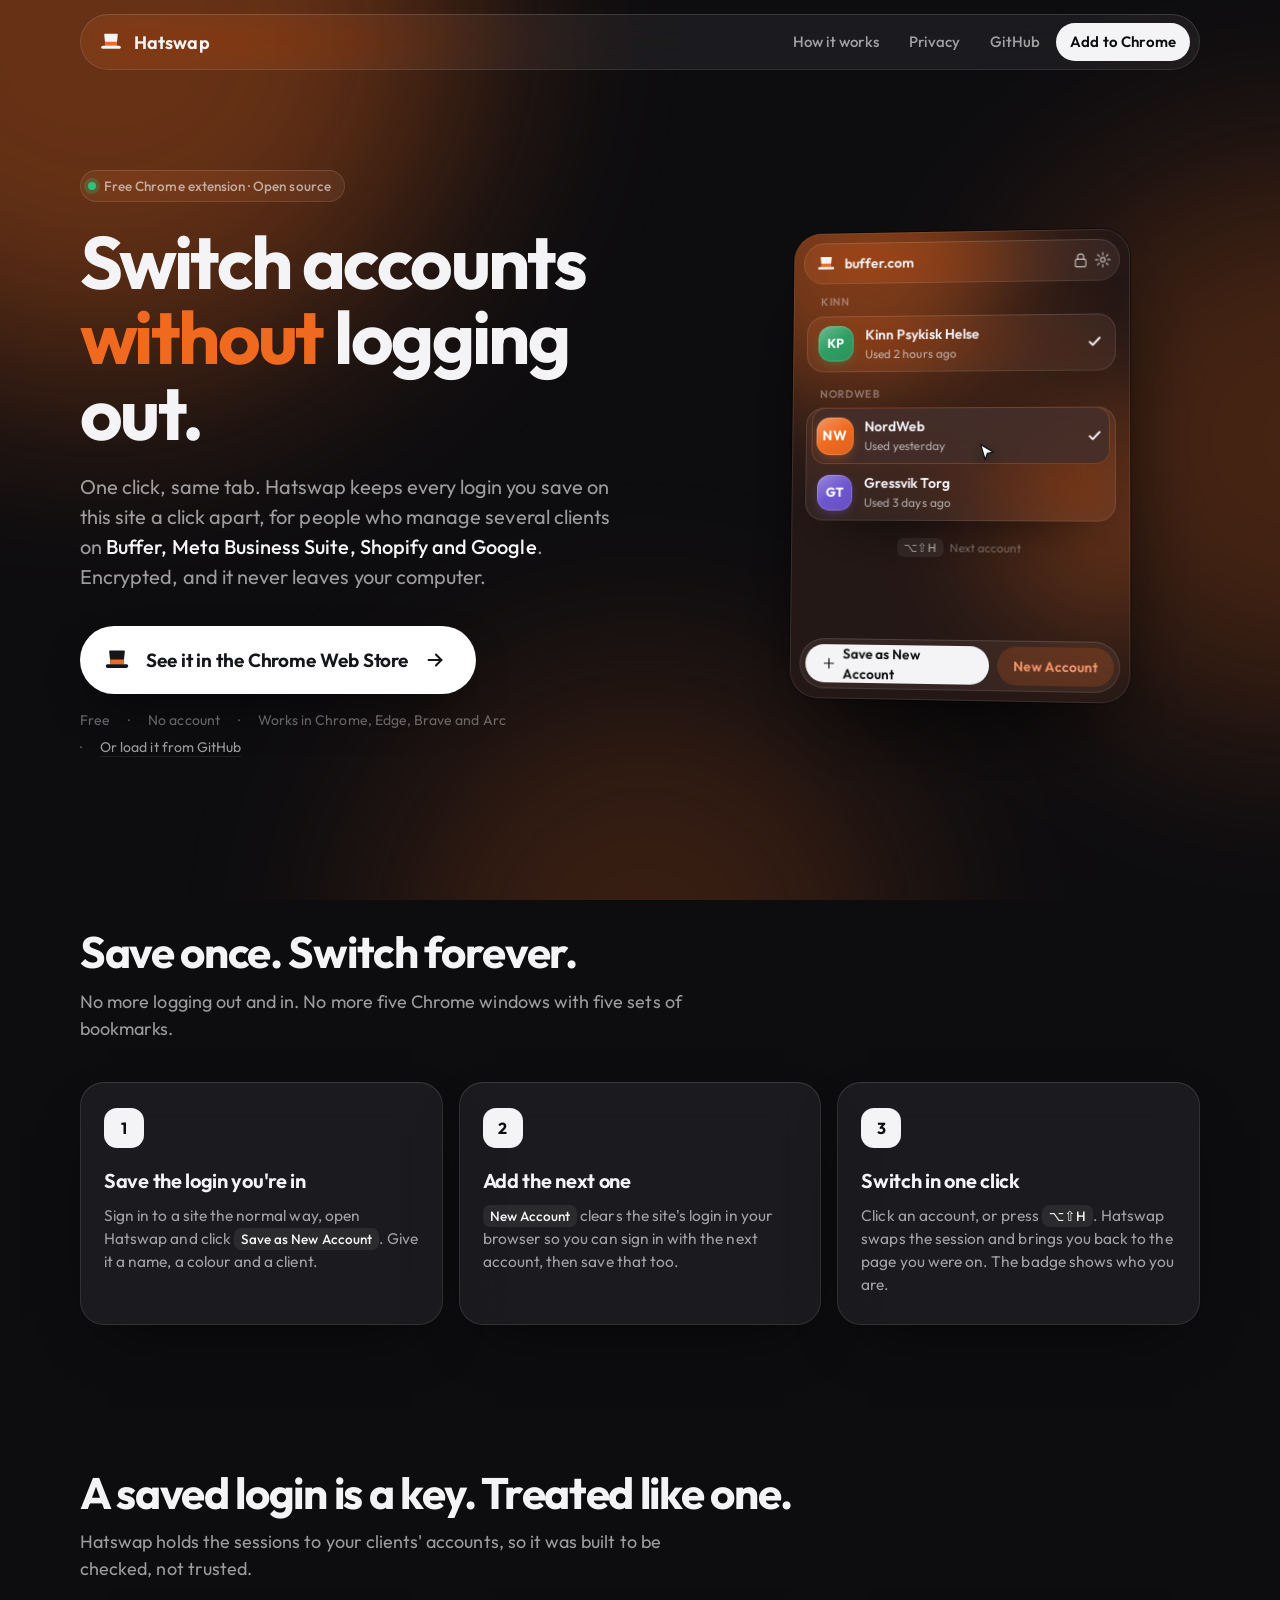
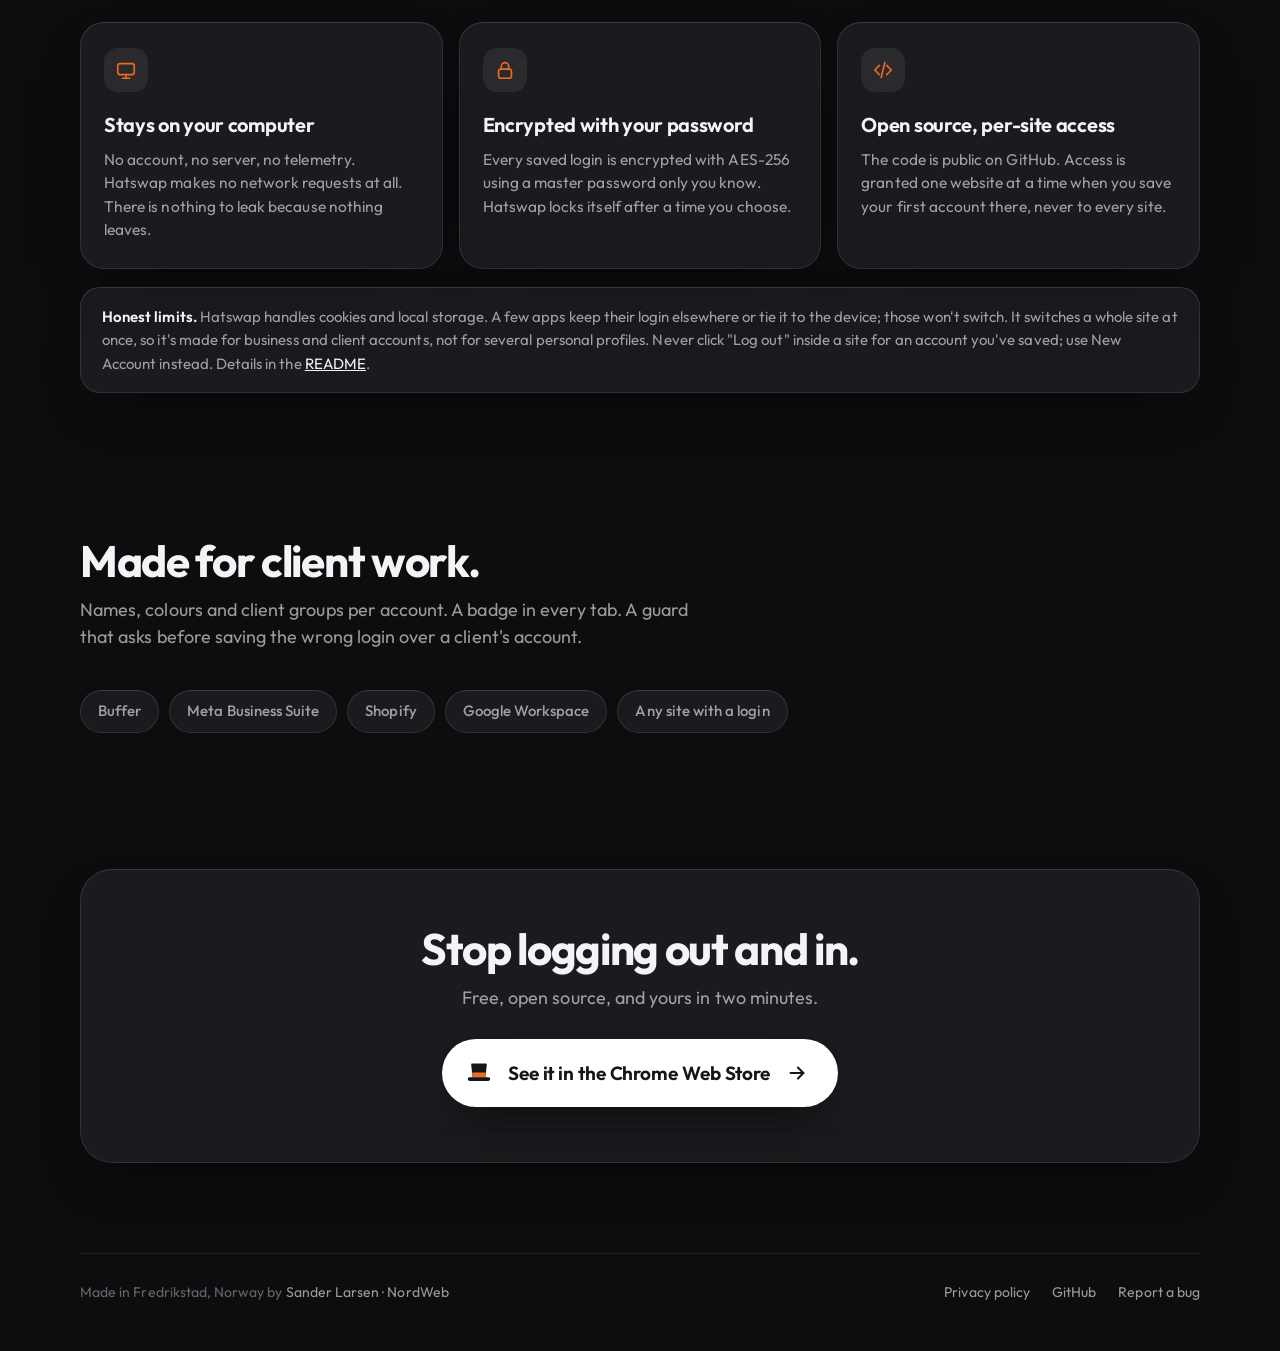
==== index.html @ 02c229de "Hatswap 1.5.0: Chrome extension, homepage and tests Manifest V3 account switcher: encrypted local-on" ====
<!doctype html>
<html lang="en">
<head>
  <meta charset="utf-8">
  <meta name="viewport" content="width=device-width, initial-scale=1">
  <title>Hatswap – Switch accounts without logging out</title>
  <meta name="description" content="Hatswap is a free, open-source Chrome extension that switches between your accounts on the same website in one click. Every saved login is encrypted and never leaves your computer.">
  <meta property="og:title" content="Hatswap – Switch accounts without logging out">
  <meta property="og:description" content="One click, same tab. Encrypted, local-only, open source. Free Chrome extension for people who manage several clients.">
  <meta property="og:type" content="website">
  <meta property="og:image" content="icon128.png">
  <meta name="theme-color" content="#0d0d10">
  <link rel="icon" href="icon32.png" sizes="32x32">
  <link rel="apple-touch-icon" href="icon128.png">
  <style>
    @font-face {
      font-family: "Outfit";
      src: url("fonts/outfit.woff2") format("woff2-variations");
      font-weight: 100 900;
      font-display: swap;
    }

    :root {
      --coral: #ff5a3c;
      --wash: var(--coral);
      --bg: #0d0d10;
      --ink: #f4f3f6;
      --ink-2: rgb(244 243 246 / 0.62);
      --ink-3: rgb(244 243 246 / 0.38);
      --glass: rgb(255 255 255 / 0.06);
      --glass-strong: rgb(30 30 36 / 0.8);
      --glass-edge: rgb(255 255 255 / 0.1);
      --hairline: rgb(255 255 255 / 0.08);
      --field: rgb(255 255 255 / 0.07);
      --ok: #2ec27e;
      --font: "Outfit", ui-sans-serif, system-ui, -apple-system, sans-serif;
      --ease-out: cubic-bezier(0.23, 1, 0.32, 1);
      --spring: linear(0, 0.0251, 0.0893, 0.1782, 0.2805, 0.3873, 0.4923, 0.5911, 0.6806, 0.7595, 0.8269, 0.883, 0.9285, 0.9641, 0.9912, 1.0108, 1.0242, 1.0326, 1.037, 1.0384, 1.0376, 1.0352, 1.0318, 1.0279, 1.0238, 1.0197, 1.0159, 1.0125, 1.0094, 1.0068, 1.0046, 1.0028, 1.0015, 1.0004, 0.9996, 0.9991, 0.9988, 0.9986, 0.9985, 0.9986, 1);
      --spring-bouncy: linear(0, 0.0323, 0.1183, 0.2403, 0.3801, 0.5222, 0.6557, 0.7735, 0.8716, 0.9484, 1.0041, 1.0403, 1.0594, 1.0644, 1.0585, 1.0449, 1.0265, 1.006, 0.9856, 0.9671, 0.9517, 0.9402, 0.9329, 0.9298, 0.9304, 0.9343, 0.9407, 0.9489, 0.958, 0.9674, 0.9765, 0.9847, 0.9917, 0.9972, 1.0011, 1.0035, 1.0046, 1.0046, 1.0038, 1.0025, 1);
    }

    * { box-sizing: border-box; }
    html { scroll-behavior: smooth; }
    body {
      margin: 0;
      min-height: 100vh;
      font: 400 17px/1.5 var(--font);
      letter-spacing: 0.003em;
      -webkit-font-smoothing: antialiased;
      background: var(--bg);
      color: var(--ink);
      overflow-x: hidden;
    }
    h1, h2, h3, p { margin: 0; }
    a { color: inherit; }
    .i { width: 20px; height: 20px; flex: none; fill: none; stroke: currentColor; stroke-width: 1.8; stroke-linecap: round; stroke-linejoin: round; }
    :focus-visible { outline: 2.5px solid color-mix(in oklab, var(--wash) 60%, #fff); outline-offset: 3px; }

    /* The wash: the page's colour follows the account that is active in the demo. */
    .wash { position: fixed; inset: 0; z-index: 0; overflow: hidden; pointer-events: none; }
    .blob {
      position: absolute;
      border-radius: 50%;
      background: var(--wash);
      opacity: 0.4;
      filter: blur(110px);
      transition: background-color 1200ms ease;
      animation: drift 32s ease-in-out infinite alternate;
    }
    .blob.a { width: 720px; height: 720px; top: -340px; left: -260px; }
    .blob.b { width: 560px; height: 560px; top: 160px; right: -300px; opacity: 0.26; animation-duration: 38s; animation-delay: -12s; }
    .blob.c { width: 520px; height: 520px; bottom: -300px; left: 30%; opacity: 0.2; animation-duration: 29s; animation-delay: -20s; }
    @keyframes drift { from { transform: translate(0, 0) scale(1); } to { transform: translate(60px, 50px) scale(1.12); } }

    .page { position: relative; z-index: 1; }
    .wrap { width: min(1120px, 100% - 32px); margin: 0 auto; }

    /* Glass */
    .glass {
      background: var(--glass);
      box-shadow: inset 0 0 0 1px var(--glass-edge), 0 1px 0 rgb(255 255 255 / 0.04) inset, 0 24px 60px -30px rgb(0 0 0 / 0.8);
      backdrop-filter: blur(22px) saturate(1.5);
      -webkit-backdrop-filter: blur(22px) saturate(1.5);
    }

    /* Nav */
    .nav { position: sticky; top: 14px; z-index: 5; }
    .nav .bar { display: flex; align-items: center; gap: 20px; height: 56px; padding: 0 10px 0 18px; border-radius: 999px; }
    .brand { display: flex; align-items: center; gap: 10px; font-weight: 650; font-size: 18px; text-decoration: none; letter-spacing: 0.005em; }
    .nav-links { margin-left: auto; display: flex; gap: 2px; }
    .nav-links a { padding: 8px 14px; border-radius: 999px; color: var(--ink-2); text-decoration: none; font-size: 15px; font-weight: 500; transition: background-color 180ms ease, color 180ms ease; }
    .nav-links a:hover { background: var(--field); color: var(--ink); }
    .nav-links a.pill-btn { background: var(--ink); color: var(--bg); font-weight: 600; }
    .nav-links a.pill-btn:hover { background: #fff; }

    /* Hat mark (same drawing as the popup) */
    .mark { --band: var(--coral); display: grid; flex: none; color: var(--ink); }
    .hat { width: 26px; height: 26px; transform-origin: 50% 78%; }
    /* currentColor, so the hat takes its colour from wherever it sits (dark on the white button). */
    .hat-crown, .hat-brim { fill: currentColor; }
    .hat-band { fill: var(--band); transition: fill 400ms ease 120ms; }
    .mark.is-swapping .hat { animation: hat-swap 680ms var(--ease-out); }
    @keyframes hat-swap {
      0% { transform: none; }
      28% { transform: translateY(-5px) rotate(-16deg); }
      58% { transform: translateY(1.5px) rotate(5deg); }
      78% { transform: translateY(-0.5px) rotate(-1.5deg); }
      100% { transform: none; }
    }

    /* Hero */
    .hero { display: grid; grid-template-columns: 1.1fr 0.9fr; gap: 48px; align-items: center; padding: 72px 0 56px; min-height: calc(100vh - 100px); }
    .eyebrow { display: inline-flex; align-items: center; gap: 8px; padding: 6px 14px 6px 8px; border-radius: 999px; font-size: 13.5px; font-weight: 500; color: var(--ink-2); }
    .eyebrow .dot { width: 8px; height: 8px; border-radius: 50%; background: var(--ok); box-shadow: 0 0 0 4px color-mix(in oklab, var(--ok) 25%, transparent); }
    h1 { margin-top: 22px; font-size: clamp(42px, 6.2vw, 74px); line-height: 1.02; font-weight: 700; letter-spacing: -0.035em; }
    h1 em { font-style: normal; color: var(--wash); transition: color 1200ms ease; }
    .lede { margin-top: 22px; max-width: 540px; font-size: clamp(17px, 1.6vw, 20px); line-height: 1.5; color: var(--ink-2); }
    .lede strong { color: var(--ink); font-weight: 500; }

    .cta {
      display: inline-flex;
      align-items: center;
      gap: 14px;
      margin-top: 34px;
      height: 68px;
      padding: 0 30px 0 22px;
      border-radius: 999px;
      background: #fff;
      color: #15161a;
      text-decoration: none;
      font-size: 19px;
      font-weight: 650;
      letter-spacing: -0.005em;
      box-shadow: 0 0 0 0 color-mix(in oklab, var(--wash) 0%, transparent), 0 20px 50px -20px rgb(0 0 0 / 0.9);
      transition: transform 420ms var(--spring), box-shadow 400ms ease;
    }
    .cta .mark { --band: var(--wash); color: #15161a; }
    .cta .hat { width: 30px; height: 30px; }
    .cta .i { width: 22px; height: 22px; margin-left: 2px; stroke-width: 2.2; transition: transform 320ms var(--spring); }
    .cta:hover { transform: translateY(-2px); box-shadow: 0 0 0 6px color-mix(in oklab, var(--wash) 28%, transparent), 0 24px 60px -18px color-mix(in oklab, var(--wash) 60%, #000); }
    .cta:hover .i { transform: translateX(4px); }
    .cta:active { transform: scale(0.97); transition-duration: 60ms; }
    .cta-meta { margin-top: 16px; display: flex; flex-wrap: wrap; gap: 6px 18px; font-size: 14px; color: var(--ink-3); }
    .cta-meta span::before { content: "·"; margin-right: 18px; color: var(--ink-3); }
    .cta-meta span:first-child::before { content: none; margin: 0; }
    .cta-meta a { color: var(--ink-2); text-decoration: none; border-bottom: 1px solid var(--hairline); }
    .cta-meta a:hover { color: var(--ink); }

    /* The demo: a live mock of the popup */
    .demo { display: flex; justify-content: center; perspective: 1400px; }
    .popup {
      position: relative;
      width: 340px;
      height: 470px;
      overflow: hidden;
      border-radius: 28px;
      background: color-mix(in oklab, var(--bg) 88%, var(--wash) 12%);
      box-shadow: inset 0 0 0 1px var(--glass-edge), 0 40px 90px -30px rgb(0 0 0 / 0.95), 0 0 0 1px rgb(0 0 0 / 0.5);
      transform: rotateY(-6deg) rotateX(3deg);
      transition: background-color 1200ms ease, transform 700ms var(--ease-out);
      font-size: 13.5px;
    }
    .demo:hover .popup { transform: none; }
    .popup .blob { filter: blur(60px); }
    .popup .blob.a { width: 300px; height: 300px; top: -130px; left: -80px; opacity: 0.45; }
    .popup .blob.b { width: 240px; height: 240px; bottom: -120px; right: -100px; opacity: 0.3; }
    .popup-ui { position: absolute; inset: 0; display: flex; flex-direction: column; }
    .p-bar { position: absolute; left: 10px; right: 10px; top: 10px; z-index: 2; display: flex; align-items: center; gap: 8px; height: 42px; padding: 0 8px 0 12px; border-radius: 999px; }
    .p-bar .hat { width: 22px; height: 22px; }
    .p-bar .site { font-weight: 600; font-size: 14px; }
    .p-bar .icons { margin-left: auto; display: flex; gap: 4px; color: var(--ink-2); }
    .p-bar .icons .i { width: 18px; height: 18px; }
    .p-body { position: absolute; inset: 62px 0 70px; padding: 0 14px; overflow: hidden; }
    .p-section + .p-section { margin-top: 14px; }
    .p-head { padding: 0 14px 6px; font-size: 11px; font-weight: 600; letter-spacing: 0.06em; text-transform: uppercase; color: var(--ink-3); }
    .p-group { position: relative; list-style: none; margin: 0; padding: 0; border-radius: 18px; overflow: hidden; }
    .p-pill {
      position: absolute; left: 6px; right: 6px; top: 0; z-index: 0; border-radius: 14px;
      background: color-mix(in oklab, var(--wash) 16%, var(--glass-strong));
      box-shadow: inset 0 0 0 1px color-mix(in oklab, var(--wash) 30%, transparent);
      opacity: 0; pointer-events: none;
      transition: transform 560ms var(--spring), height 560ms var(--spring), opacity 200ms ease, background-color 700ms ease;
    }
    .p-row { position: relative; z-index: 1; display: flex; align-items: center; gap: 12px; padding: 9px 12px; }
    .p-row + .p-row::before { content: ""; position: absolute; top: 0; left: 62px; right: 14px; height: 1px; background: var(--hairline); transition: opacity 300ms ease; }
    .p-row.is-active::before, .p-row.is-active + .p-row::before { opacity: 0; }
    .avatar {
      display: grid; place-items: center; width: 36px; height: 36px; flex: none; border-radius: 13px;
      background-color: var(--c);
      background-image: linear-gradient(145deg, rgb(255 255 255 / 0.3), rgb(255 255 255 / 0) 50%, rgb(0 0 0 / 0.08));
      color: #fff; font-size: 13px; font-weight: 700; letter-spacing: 0.03em;
      box-shadow: inset 0 0 0 1px rgb(255 255 255 / 0.18), 0 4px 12px -4px color-mix(in oklab, var(--c) 60%, transparent);
      transition: transform 460ms var(--spring);
    }
    .p-row.is-active .avatar { transform: scale(1.06); }
    .p-text { display: flex; flex-direction: column; min-width: 0; flex: 1; }
    .p-name { font-weight: 600; font-size: 14px; }
    .p-sub { font-size: 12px; color: var(--ink-2); white-space: nowrap; overflow: hidden; text-overflow: ellipsis; }
    .p-check { width: 18px; height: 18px; stroke-width: 2.6; opacity: 0; transform: scale(0.4) rotate(-20deg); transition: opacity 140ms ease, transform 520ms var(--spring-bouncy); }
    .p-row.is-active .p-check { opacity: 1; transform: none; }
    .p-hint { margin-top: 18px; text-align: center; font-size: 12px; color: var(--ink-3); }
    .p-hint kbd { margin-right: 6px; padding: 2px 7px; border-radius: 7px; background: var(--field); color: var(--ink-2); font: 500 12px/1.5 var(--font); }
    .p-tool { position: absolute; left: 10px; right: 10px; bottom: 10px; z-index: 2; display: flex; gap: 8px; padding: 6px; border-radius: 999px; }
    .p-btn { display: inline-flex; align-items: center; justify-content: center; gap: 6px; height: 38px; padding: 0 16px; border-radius: 999px; font-size: 13.5px; font-weight: 600; }
    .p-btn.filled { flex: 1; background: var(--ink); color: var(--bg); }
    .p-btn.tinted { background: color-mix(in oklab, var(--wash) 18%, transparent); color: color-mix(in oklab, var(--wash) 70%, var(--ink)); transition: background-color 700ms ease, color 700ms ease; }
    .p-btn .i { width: 16px; height: 16px; }
    .cursor {
      position: absolute; z-index: 3; width: 22px; height: 22px; pointer-events: none;
      filter: drop-shadow(0 4px 8px rgb(0 0 0 / 0.5));
      transition: transform 900ms var(--ease-out), opacity 300ms ease;
      opacity: 0;
    }
    .cursor svg { width: 22px; height: 22px; }
    .cursor.is-pressing svg { transform: scale(0.85); }
    .cursor svg { transition: transform 120ms ease; }

    /* Sections */
    section.block { padding: 72px 0; }
    .section-title { font-size: clamp(30px, 3.6vw, 44px); font-weight: 700; letter-spacing: -0.03em; line-height: 1.08; }
    .section-lede { margin-top: 12px; max-width: 620px; font-size: 18px; color: var(--ink-2); }
    .steps { margin-top: 40px; display: grid; grid-template-columns: repeat(3, 1fr); gap: 16px; }
    .step { padding: 26px 24px 28px; border-radius: 24px; }
    .step .n { display: grid; place-items: center; width: 40px; height: 40px; border-radius: 13px; background: var(--ink); color: var(--bg); font-weight: 700; font-size: 16px; }
    .step h3 { margin-top: 18px; font-size: 20px; font-weight: 650; letter-spacing: -0.015em; }
    .step p { margin-top: 8px; color: var(--ink-2); font-size: 15.5px; line-height: 1.5; }
    .step code { padding: 2px 7px; border-radius: 7px; background: var(--field); color: var(--ink); font: 500 13.5px/1.5 var(--font); white-space: nowrap; }

    .cards { margin-top: 40px; display: grid; grid-template-columns: repeat(3, 1fr); gap: 16px; }
    .card { padding: 26px 24px 28px; border-radius: 24px; }
    .card .icon { display: grid; place-items: center; width: 44px; height: 44px; border-radius: 14px; background: var(--field); color: var(--wash); transition: color 1200ms ease; }
    .card .icon .i { width: 22px; height: 22px; }
    .card h3 { margin-top: 18px; font-size: 20px; font-weight: 650; letter-spacing: -0.015em; }
    .card p { margin-top: 8px; color: var(--ink-2); font-size: 15.5px; line-height: 1.5; }
    .honest { margin-top: 18px; padding: 18px 22px; border-radius: 20px; font-size: 15px; color: var(--ink-2); line-height: 1.55; }
    .honest strong { color: var(--ink); font-weight: 600; }
    .honest a { color: var(--ink); }

    .works { margin-top: 40px; display: flex; flex-wrap: wrap; gap: 10px; }
    .works span { padding: 10px 18px; border-radius: 999px; font-size: 15px; font-weight: 500; color: var(--ink-2); }

    .band { padding: 64px 0 90px; }
    .band .inner { padding: 56px 32px; border-radius: 32px; text-align: center; }
    .band h2 { font-size: clamp(30px, 3.6vw, 44px); font-weight: 700; letter-spacing: -0.03em; line-height: 1.08; }
    .band p { margin-top: 12px; color: var(--ink-2); font-size: 18px; }
    .band .cta { margin-top: 28px; }

    footer { padding: 0 0 48px; }
    footer .row { display: flex; flex-wrap: wrap; align-items: center; gap: 8px 22px; padding-top: 28px; border-top: 1px solid var(--hairline); font-size: 14px; color: var(--ink-3); }
    footer a { color: var(--ink-2); text-decoration: none; }
    footer a:hover { color: var(--ink); }
    footer .spacer { flex: 1; }

    @media (max-width: 900px) {
      .hero { grid-template-columns: 1fr; gap: 40px; padding: 48px 0 40px; min-height: 0; text-align: center; }
      .lede { margin-left: auto; margin-right: auto; }
      .cta-meta { justify-content: center; gap: 8px; }
      .cta-meta span::before { content: none; margin: 0; }
      .cta-meta span { padding: 6px 12px; border-radius: 999px; background: var(--field); }
      .steps, .cards { grid-template-columns: 1fr; }
      .popup { transform: none; }
      .nav-links a:not(.pill-btn) { display: none; }
    }
    @media (max-width: 420px) {
      .popup { width: 100%; max-width: 340px; }
      .cta { height: 60px; padding: 0 22px 0 18px; font-size: 17px; gap: 10px; }
      .cta .hat { width: 26px; height: 26px; }
    }
    @media (prefers-reduced-motion: reduce) {
      *, *::before, *::after { transition-duration: 1ms !important; animation-duration: 1ms !important; }
      .blob { animation: none; }
      html { scroll-behavior: auto; }
    }
  </style>
</head>
<body>
  <div class="wash" aria-hidden="true"><span class="blob a"></span><span class="blob b"></span><span class="blob c"></span></div>

  <svg width="0" height="0" style="position:absolute" aria-hidden="true">
    <symbol id="hat-symbol" viewBox="0 0 28 28">
      <path class="hat-crown" d="M7.6 5.2h12.8a.9.9 0 0 1 .9 1L20 18H8L6.7 6.2a.9.9 0 0 1 .9-1z"/>
      <path class="hat-band" d="M7.56 13.6h12.88L20 18H8z"/>
      <rect class="hat-brim" x="3.5" y="18" width="21" height="3.4" rx="1.7"/>
    </symbol>
    <symbol id="check" viewBox="0 0 24 24"><path d="m5.5 12.5 4 4L18.5 7"/></symbol>
  </svg>

  <div class="page">
    <header class="nav">
      <div class="wrap">
        <div class="bar glass">
          <a class="brand" href="#top" aria-label="Hatswap">
            <span class="mark" id="nav-mark"><svg class="hat" aria-hidden="true"><use href="#hat-symbol"/></svg></span>
            Hatswap
          </a>
          <nav class="nav-links" aria-label="Site">
            <a href="#how">How it works</a>
            <a href="#privacy">Privacy</a>
            <a href="https://github.com/bogoza65/hatswap" rel="noopener">GitHub</a>
            <a class="pill-btn" href="https://chromewebstore.google.com/search/hatswap" rel="noopener">Add to Chrome</a>
          </nav>
        </div>
      </div>
    </header>

    <main class="wrap" id="top">
      <section class="hero">
        <div class="hero-text">
          <span class="eyebrow glass"><span class="dot" aria-hidden="true"></span>Free Chrome extension · Open source</span>
          <h1>Switch accounts <em>without</em> logging out.</h1>
          <p class="lede">One click, same tab. Hatswap keeps every login you save on this site a click apart, for people who manage several clients on <strong>Buffer, Meta Business Suite, Shopify and Google</strong>. Encrypted, and it never leaves your computer.</p>
          <!-- Replace the href with the store detail URL once the listing is live. -->
          <a class="cta" id="cta" href="https://chromewebstore.google.com/search/hatswap" rel="noopener">
            <span class="mark"><svg class="hat" aria-hidden="true"><use href="#hat-symbol"/></svg></span>
            See it in the Chrome Web Store
            <svg class="i" viewBox="0 0 24 24" aria-hidden="true"><path d="M5 12h14"/><path d="m13 6 6 6-6 6"/></svg>
          </a>
          <p class="cta-meta">
            <span>Free</span>
            <span>No account</span>
            <span>Works in Chrome, Edge, Brave and Arc</span>
            <span><a href="https://github.com/bogoza65/hatswap/releases" rel="noopener">Or load it from GitHub</a></span>
          </p>
        </div>

        <div class="demo" aria-label="Animated demo of the Hatswap popup switching between three accounts">
          <div class="popup" id="popup">
            <span class="blob a" aria-hidden="true"></span><span class="blob b" aria-hidden="true"></span>
            <div class="popup-ui">
              <div class="p-bar glass">
                <span class="mark" id="popup-mark"><svg class="hat" aria-hidden="true"><use href="#hat-symbol"/></svg></span>
                <span class="site">buffer.com</span>
                <span class="icons" aria-hidden="true">
                  <svg class="i" viewBox="0 0 24 24"><rect x="5" y="11" width="14" height="10" rx="2.5"/><path d="M8 11V8a4 4 0 0 1 8 0v3"/></svg>
                  <svg class="i" viewBox="0 0 24 24"><circle cx="12" cy="12" r="3"/><path d="M12 2.5v3M12 18.5v3M2.5 12h3M18.5 12h3M5.3 5.3l2.1 2.1M16.6 16.6l2.1 2.1M5.3 18.7l2.1-2.1M16.6 7.4l2.1-2.1"/></svg>
                </span>
              </div>
              <div class="p-body" id="p-body">
                <div class="p-section">
                  <div class="p-head">Kinn</div>
                  <ul class="p-group glass"><li class="p-pill" aria-hidden="true"></li>
                    <li class="p-row" data-color="#2F9E64" data-name="Kinn Psykisk Helse"><span class="avatar" style="--c:#2F9E64">KP</span><span class="p-text"><span class="p-name">Kinn Psykisk Helse</span><span class="p-sub">Used 2 hours ago</span></span><svg class="i p-check" aria-hidden="true"><use href="#check"/></svg></li>
                  </ul>
                </div>
                <div class="p-section">
                  <div class="p-head">NordWeb</div>
                  <ul class="p-group glass"><li class="p-pill" aria-hidden="true"></li>
                    <li class="p-row" data-color="#EF6A1F" data-name="NordWeb"><span class="avatar" style="--c:#EF6A1F">NW</span><span class="p-text"><span class="p-name">NordWeb</span><span class="p-sub">Used yesterday</span></span><svg class="i p-check" aria-hidden="true"><use href="#check"/></svg></li>
                    <li class="p-row" data-color="#6E56CF" data-name="Gressvik Torg"><span class="avatar" style="--c:#6E56CF">GT</span><span class="p-text"><span class="p-name">Gressvik Torg</span><span class="p-sub">Used 3 days ago</span></span><svg class="i p-check" aria-hidden="true"><use href="#check"/></svg></li>
                  </ul>
                </div>
                <p class="p-hint"><kbd>⌥⇧H</kbd>Next account</p>
              </div>
              <div class="p-tool glass">
                <span class="p-btn filled"><svg class="i" viewBox="0 0 24 24" aria-hidden="true"><path d="M12 5v14M5 12h14"/></svg>Save as New Account</span>
                <span class="p-btn tinted">New Account</span>
              </div>
              <div class="cursor" id="cursor" aria-hidden="true">
                <svg viewBox="0 0 24 24"><path d="M5 3l14 8.5-6.5 1.5L10 20z" fill="#fff" stroke="#15161a" stroke-width="1.6" stroke-linejoin="round"/></svg>
              </div>
            </div>
          </div>
        </div>
      </section>

      <section class="block" id="how">
        <h2 class="section-title">Save once. Switch forever.</h2>
        <p class="section-lede">No more logging out and in. No more five Chrome windows with five sets of bookmarks.</p>
        <div class="steps">
          <div class="step glass">
            <span class="n">1</span>
            <h3>Save the login you're in</h3>
            <p>Sign in to a site the normal way, open Hatswap and click <code>Save as New Account</code>. Give it a name, a colour and a client.</p>
          </div>
          <div class="step glass">
            <span class="n">2</span>
            <h3>Add the next one</h3>
            <p><code>New Account</code> clears the site's login in your browser so you can sign in with the next account, then save that too.</p>
          </div>
          <div class="step glass">
            <span class="n">3</span>
            <h3>Switch in one click</h3>
            <p>Click an account, or press <code>⌥⇧H</code>. Hatswap swaps the session and brings you back to the page you were on. The badge shows who you are.</p>
          </div>
        </div>
      </section>

      <section class="block" id="privacy">
        <h2 class="section-title">A saved login is a key. Treated like one.</h2>
        <p class="section-lede">Hatswap holds the sessions to your clients' accounts, so it was built to be checked, not trusted.</p>
        <div class="cards">
          <div class="card glass">
            <span class="icon"><svg class="i" viewBox="0 0 24 24" aria-hidden="true"><rect x="3" y="5" width="18" height="12" rx="2.5"/><path d="M8 21h8M12 17v4"/></svg></span>
            <h3>Stays on your computer</h3>
            <p>No account, no server, no telemetry. Hatswap makes no network requests at all. There is nothing to leak because nothing leaves.</p>
          </div>
          <div class="card glass">
            <span class="icon"><svg class="i" viewBox="0 0 24 24" aria-hidden="true"><rect x="5" y="11" width="14" height="10" rx="2.5"/><path d="M8 11V8a4 4 0 0 1 8 0v3"/></svg></span>
            <h3>Encrypted with your password</h3>
            <p>Every saved login is encrypted with AES-256 using a master password only you know. Hatswap locks itself after a time you choose.</p>
          </div>
          <div class="card glass">
            <span class="icon"><svg class="i" viewBox="0 0 24 24" aria-hidden="true"><path d="m8 7-5 5 5 5M16 7l5 5-5 5M14 4l-4 16"/></svg></span>
            <h3>Open source, per-site access</h3>
            <p>The code is public on GitHub. Access is granted one website at a time when you save your first account there, never to every site.</p>
          </div>
        </div>
        <div class="honest glass">
          <strong>Honest limits.</strong> Hatswap handles cookies and local storage. A few apps keep their login elsewhere or tie it to the device; those won't switch. It switches a whole site at once, so it's made for business and client accounts, not for several personal profiles. Never click "Log out" inside a site for an account you've saved; use New Account instead. Details in the <a href="https://github.com/bogoza65/hatswap#known-limitations" rel="noopener">README</a>.
        </div>
      </section>

      <section class="block" id="works">
        <h2 class="section-title">Made for client work.</h2>
        <p class="section-lede">Names, colours and client groups per account. A badge in every tab. A guard that asks before saving the wrong login over a client's account.</p>
        <div class="works" aria-label="Works with">
          <span class="glass">Buffer</span><span class="glass">Meta Business Suite</span><span class="glass">Shopify</span><span class="glass">Google Workspace</span><span class="glass">Any site with a login</span>
        </div>
      </section>

      <section class="band">
        <div class="inner glass">
          <h2>Stop logging out and in.</h2>
          <p>Free, open source, and yours in two minutes.</p>
          <a class="cta" href="https://chromewebstore.google.com/search/hatswap" rel="noopener">
            <span class="mark"><svg class="hat" aria-hidden="true"><use href="#hat-symbol"/></svg></span>
            See it in the Chrome Web Store
            <svg class="i" viewBox="0 0 24 24" aria-hidden="true"><path d="M5 12h14"/><path d="m13 6 6 6-6 6"/></svg>
          </a>
        </div>
      </section>

      <footer>
        <div class="row">
          <span>Made in Fredrikstad, Norway by <a href="https://nordweb.io" rel="noopener">Sander Larsen · NordWeb</a></span>
          <span class="spacer"></span>
          <a href="privacy.html">Privacy policy</a>
          <a href="https://github.com/bogoza65/hatswap" rel="noopener">GitHub</a>
          <a href="https://github.com/bogoza65/hatswap/issues" rel="noopener">Report a bug</a>
        </div>
      </footer>
    </main>
  </div>

  <script>
    // The demo cycles through the saved accounts on its own: the cursor moves to a
    // row, clicks, the pill flows there, the check pops in, and the whole page's
    // wash takes that account's colour. Hover to pause and look around.
    (() => {
      const reduced = matchMedia('(prefers-reduced-motion: reduce)').matches;
      const rows = [...document.querySelectorAll('.p-row')];
      const cursor = document.getElementById('cursor');
      const popup = document.getElementById('popup');
      const marks = [document.getElementById('nav-mark'), document.getElementById('popup-mark'), ...document.querySelectorAll('.cta .mark')];
      let index = 0;
      let paused = false;

      function setWash(color) {
        document.documentElement.style.setProperty('--wash', color);
        for (const mark of marks) {
          mark.style.setProperty('--band', color);
          if (reduced || mark.closest('.cta')) continue;
          mark.classList.remove('is-swapping');
          void mark.offsetWidth;
          mark.classList.add('is-swapping');
        }
      }

      function placePill(row, animate) {
        for (const pill of document.querySelectorAll('.p-pill')) {
          const mine = pill.parentElement === row.parentElement;
          pill.style.transition = animate ? '' : 'none';
          if (mine) {
            pill.style.height = `${row.offsetHeight}px`;
            pill.style.transform = `translateY(${row.offsetTop}px)`;
          }
          pill.style.opacity = mine ? '1' : '0';
          if (!animate) pill.getBoundingClientRect();
        }
      }

      function activate(i, animate) {
        const row = rows[i];
        rows.forEach((r, j) => r.classList.toggle('is-active', j === i));
        placePill(row, animate);
        setWash(row.dataset.color);
      }

      function moveCursorTo(row) {
        const box = popup.getBoundingClientRect();
        const r = row.getBoundingClientRect();
        cursor.style.transform = `translate(${r.left - box.left + r.width * 0.55}px, ${r.top - box.top + r.height * 0.6}px)`;
      }

      activate(0, false);
      if (reduced) return;

      const sleep = (ms) => new Promise((resolve) => setTimeout(resolve, ms));
      popup.addEventListener('mouseenter', () => { paused = true; });
      popup.addEventListener('mouseleave', () => { paused = false; });

      (async () => {
        await sleep(1400);
        cursor.style.opacity = '1';
        for (;;) {
          while (paused) await sleep(200);
          const next = (index + 1) % rows.length;
          moveCursorTo(rows[next]);
          await sleep(950);
          cursor.classList.add('is-pressing');
          await sleep(110);
          cursor.classList.remove('is-pressing');
          index = next;
          activate(index, true);
          await sleep(2600);
        }
      })();

      // Keep the pill aligned once the font has loaded and on resize.
      document.fonts.ready.then(() => activate(index, false));
      addEventListener('resize', () => activate(index, false));
    })();
  </script>
</body>
</html>
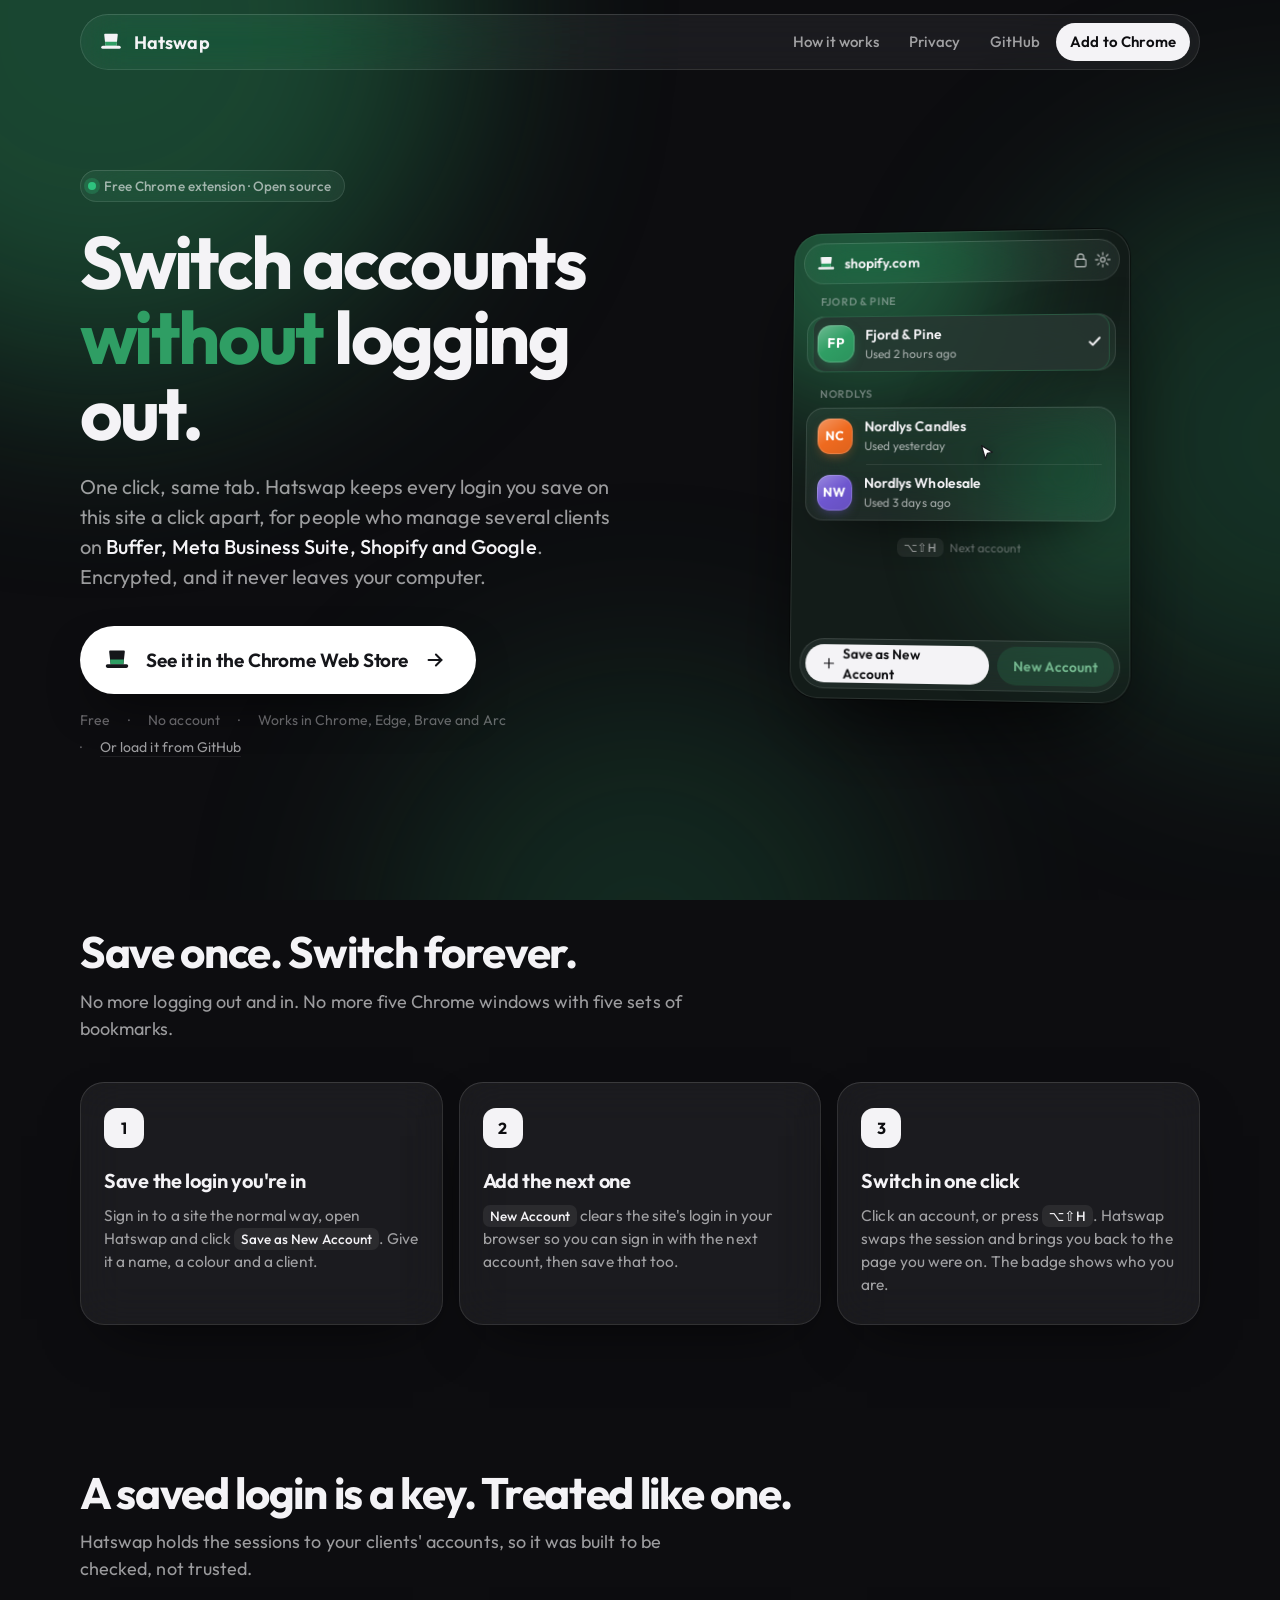
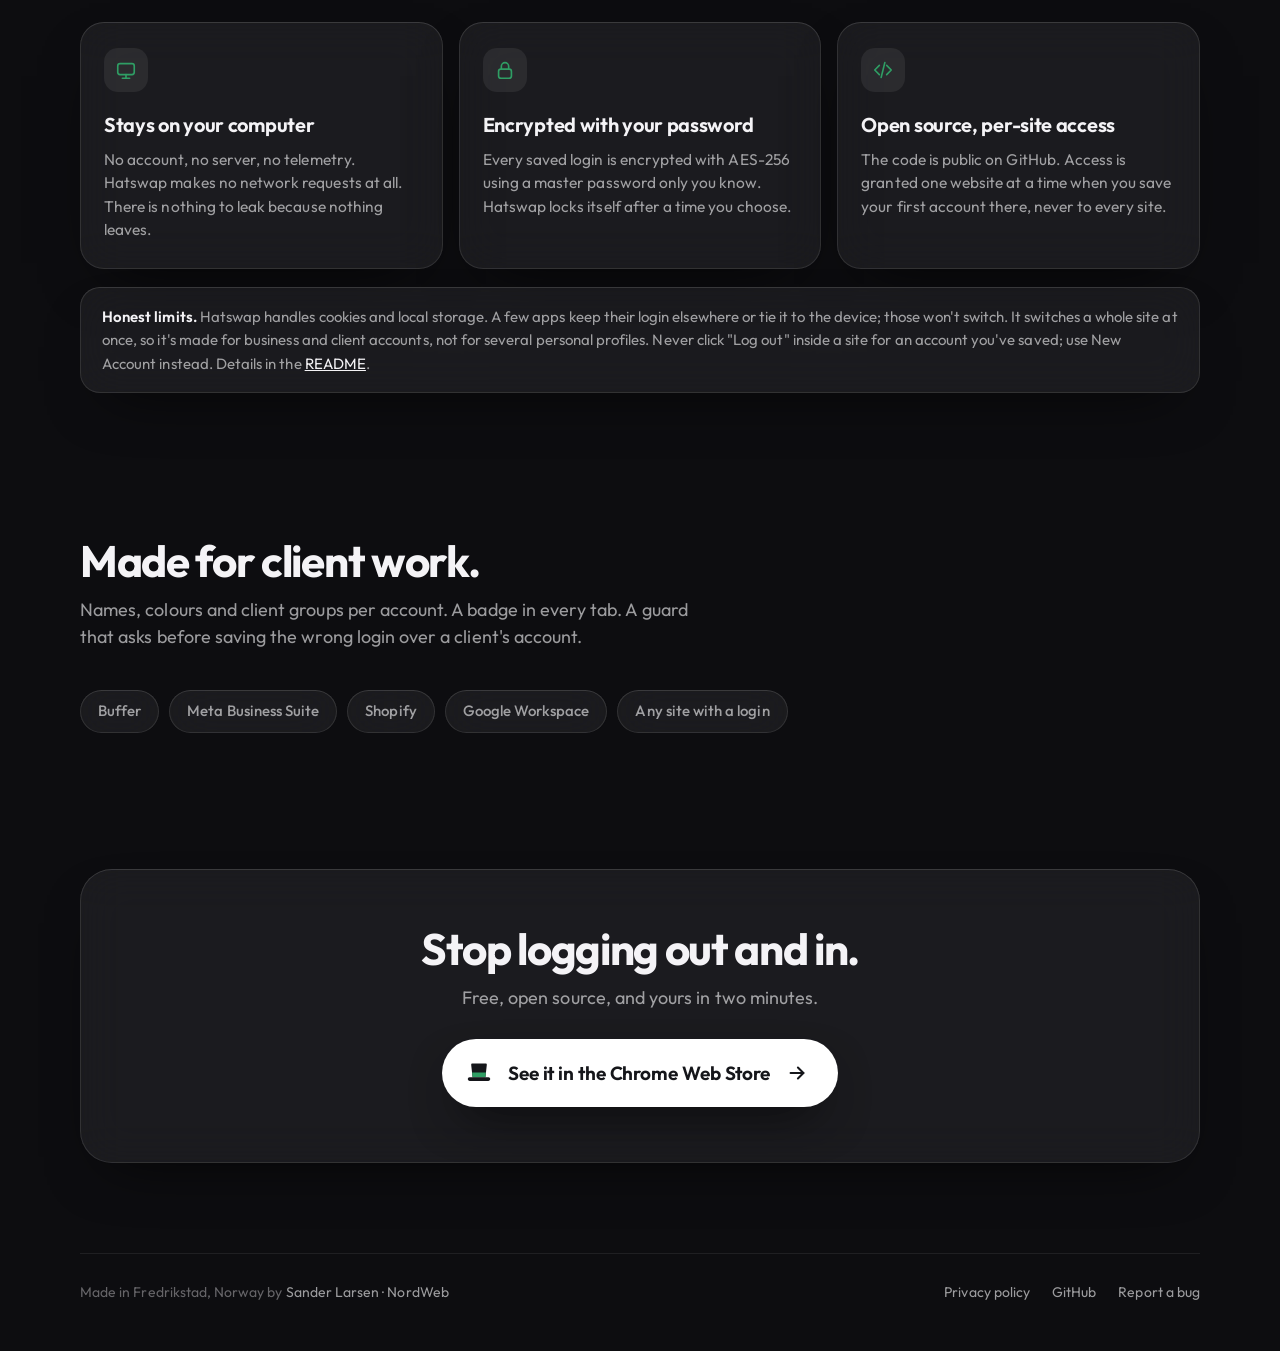
==== commit 6be88e5b: "Store listing assets; fictional Shopify demo data everywhere public Adds store/ with five 1280×800 s" ====
--- a/index.html
+++ b/index.html
@@ -329,7 +329,7 @@
             <div class="popup-ui">
               <div class="p-bar glass">
                 <span class="mark" id="popup-mark"><svg class="hat" aria-hidden="true"><use href="#hat-symbol"/></svg></span>
-                <span class="site">buffer.com</span>
+                <span class="site">shopify.com</span>
                 <span class="icons" aria-hidden="true">
                   <svg class="i" viewBox="0 0 24 24"><rect x="5" y="11" width="14" height="10" rx="2.5"/><path d="M8 11V8a4 4 0 0 1 8 0v3"/></svg>
                   <svg class="i" viewBox="0 0 24 24"><circle cx="12" cy="12" r="3"/><path d="M12 2.5v3M12 18.5v3M2.5 12h3M18.5 12h3M5.3 5.3l2.1 2.1M16.6 16.6l2.1 2.1M5.3 18.7l2.1-2.1M16.6 7.4l2.1-2.1"/></svg>
@@ -337,16 +337,16 @@
               </div>
               <div class="p-body" id="p-body">
                 <div class="p-section">
-                  <div class="p-head">Kinn</div>
+                  <div class="p-head">Fjord &amp; Pine</div>
                   <ul class="p-group glass"><li class="p-pill" aria-hidden="true"></li>
-                    <li class="p-row" data-color="#2F9E64" data-name="Kinn Psykisk Helse"><span class="avatar" style="--c:#2F9E64">KP</span><span class="p-text"><span class="p-name">Kinn Psykisk Helse</span><span class="p-sub">Used 2 hours ago</span></span><svg class="i p-check" aria-hidden="true"><use href="#check"/></svg></li>
+                    <li class="p-row" data-color="#2F9E64" data-name="Fjord &amp; Pine"><span class="avatar" style="--c:#2F9E64">FP</span><span class="p-text"><span class="p-name">Fjord &amp; Pine</span><span class="p-sub">Used 2 hours ago</span></span><svg class="i p-check" aria-hidden="true"><use href="#check"/></svg></li>
                   </ul>
                 </div>
                 <div class="p-section">
-                  <div class="p-head">NordWeb</div>
+                  <div class="p-head">Nordlys</div>
                   <ul class="p-group glass"><li class="p-pill" aria-hidden="true"></li>
-                    <li class="p-row" data-color="#EF6A1F" data-name="NordWeb"><span class="avatar" style="--c:#EF6A1F">NW</span><span class="p-text"><span class="p-name">NordWeb</span><span class="p-sub">Used yesterday</span></span><svg class="i p-check" aria-hidden="true"><use href="#check"/></svg></li>
-                    <li class="p-row" data-color="#6E56CF" data-name="Gressvik Torg"><span class="avatar" style="--c:#6E56CF">GT</span><span class="p-text"><span class="p-name">Gressvik Torg</span><span class="p-sub">Used 3 days ago</span></span><svg class="i p-check" aria-hidden="true"><use href="#check"/></svg></li>
+                    <li class="p-row" data-color="#EF6A1F" data-name="Nordlys Candles"><span class="avatar" style="--c:#EF6A1F">NC</span><span class="p-text"><span class="p-name">Nordlys Candles</span><span class="p-sub">Used yesterday</span></span><svg class="i p-check" aria-hidden="true"><use href="#check"/></svg></li>
+                    <li class="p-row" data-color="#6E56CF" data-name="Nordlys Wholesale"><span class="avatar" style="--c:#6E56CF">NW</span><span class="p-text"><span class="p-name">Nordlys Wholesale</span><span class="p-sub">Used 3 days ago</span></span><svg class="i p-check" aria-hidden="true"><use href="#check"/></svg></li>
                   </ul>
                 </div>
                 <p class="p-hint"><kbd>⌥⇧H</kbd>Next account</p>
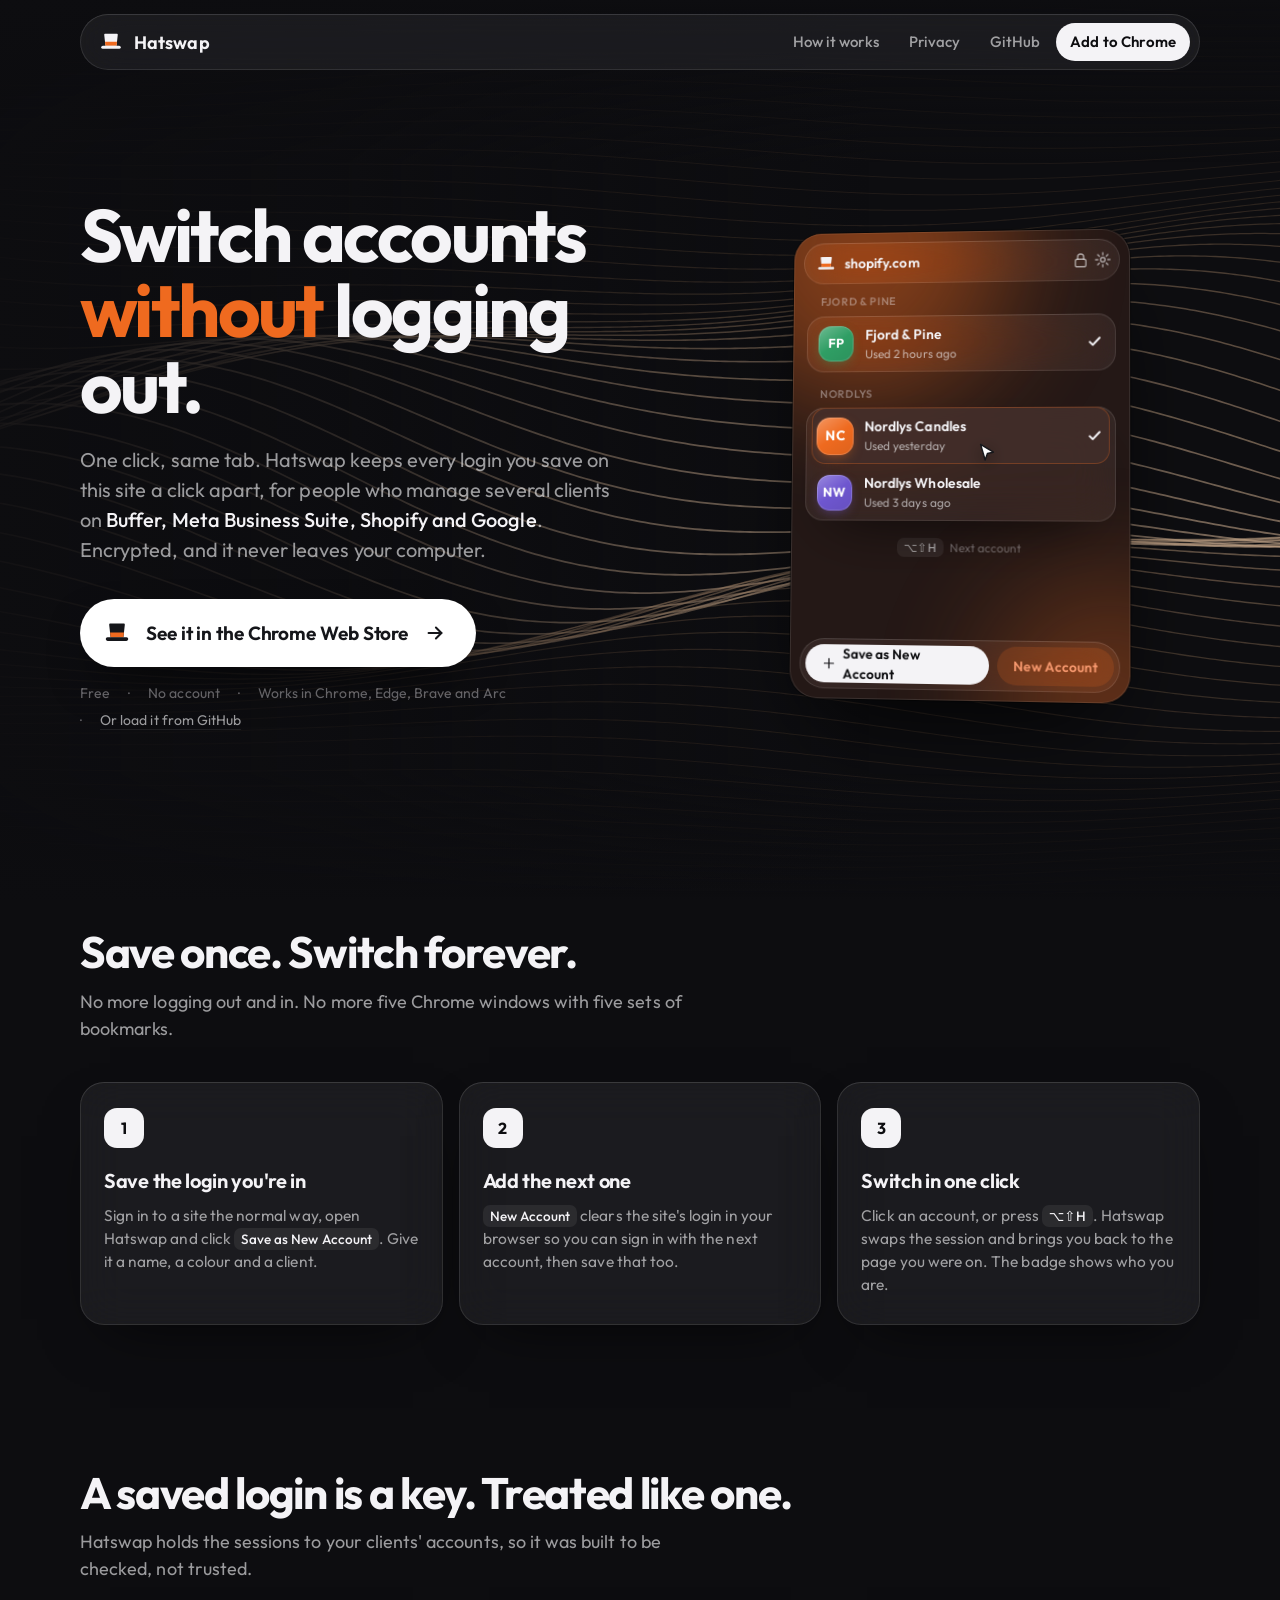
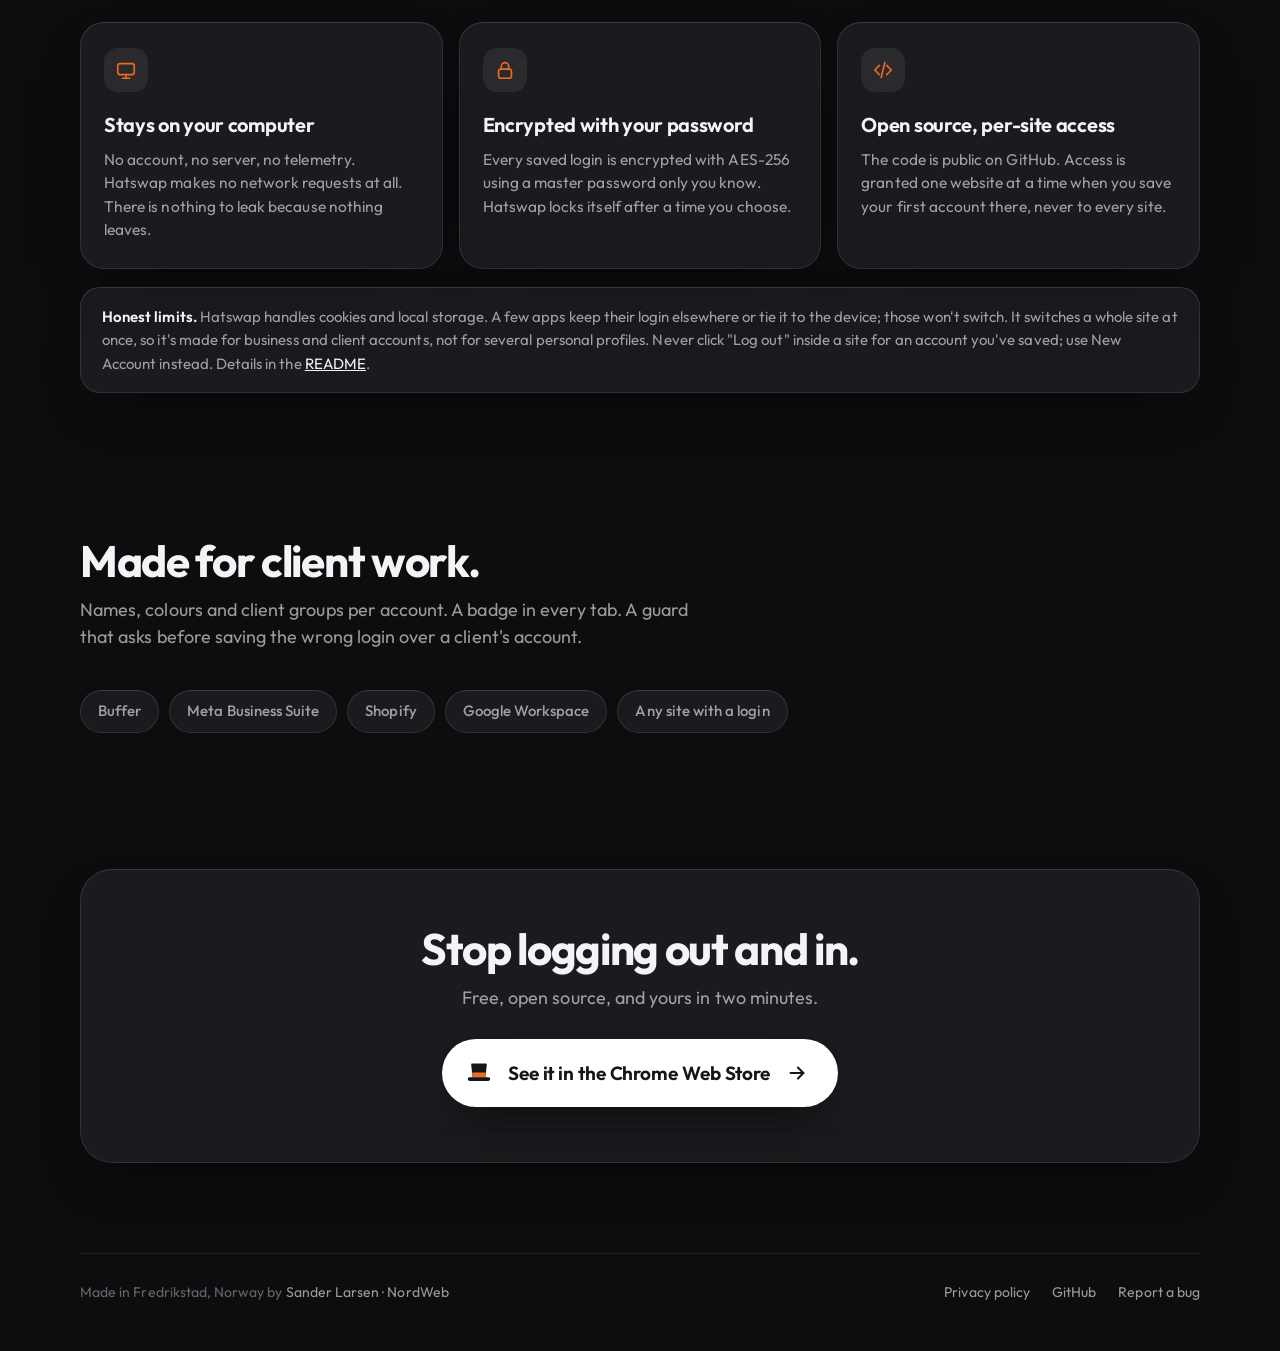
==== commit e06fce66: "Homepage: wave field instead of the blob wash; drop the eyebrow pill A canvas draws ~60 flowing line" ====
--- a/index.html
+++ b/index.html
@@ -56,21 +56,26 @@
     .i { width: 20px; height: 20px; flex: none; fill: none; stroke: currentColor; stroke-width: 1.8; stroke-linecap: round; stroke-linejoin: round; }
     :focus-visible { outline: 2.5px solid color-mix(in oklab, var(--wash) 60%, #fff); outline-offset: 3px; }
 
-    /* The wash: the page's colour follows the account that is active in the demo. */
-    .wash { position: fixed; inset: 0; z-index: 0; overflow: hidden; pointer-events: none; }
+    /* The waves: a crisp field of flowing lines drawn at device resolution, in the
+       colour of the account that is active in the demo. A mask keeps the text side calm. */
+    .waves { position: fixed; inset: 0; z-index: 0; width: 100%; height: 100%; pointer-events: none; }
+    .waves-mask {
+      position: fixed; inset: 0; z-index: 0; pointer-events: none;
+      background:
+        linear-gradient(90deg, rgb(13 13 16 / 0.92) 0%, rgb(13 13 16 / 0.72) 26%, rgb(13 13 16 / 0.25) 50%, transparent 68%),
+        linear-gradient(180deg, var(--bg) 0%, transparent 18%, transparent 86%, var(--bg) 100%);
+    }
+    /* The demo popup keeps its own soft blobs, like the real popup. */
     .blob {
       position: absolute;
       border-radius: 50%;
       background: var(--wash);
       opacity: 0.4;
-      filter: blur(110px);
+      filter: blur(60px);
       transition: background-color 1200ms ease;
       animation: drift 32s ease-in-out infinite alternate;
     }
-    .blob.a { width: 720px; height: 720px; top: -340px; left: -260px; }
-    .blob.b { width: 560px; height: 560px; top: 160px; right: -300px; opacity: 0.26; animation-duration: 38s; animation-delay: -12s; }
-    .blob.c { width: 520px; height: 520px; bottom: -300px; left: 30%; opacity: 0.2; animation-duration: 29s; animation-delay: -20s; }
-    @keyframes drift { from { transform: translate(0, 0) scale(1); } to { transform: translate(60px, 50px) scale(1.12); } }
+    @keyframes drift { from { transform: translate(0, 0) scale(1); } to { transform: translate(24px, 18px) scale(1.1); } }
 
     .page { position: relative; z-index: 1; }
     .wrap { width: min(1120px, 100% - 32px); margin: 0 auto; }
@@ -110,9 +115,7 @@
 
     /* Hero */
     .hero { display: grid; grid-template-columns: 1.1fr 0.9fr; gap: 48px; align-items: center; padding: 72px 0 56px; min-height: calc(100vh - 100px); }
-    .eyebrow { display: inline-flex; align-items: center; gap: 8px; padding: 6px 14px 6px 8px; border-radius: 999px; font-size: 13.5px; font-weight: 500; color: var(--ink-2); }
-    .eyebrow .dot { width: 8px; height: 8px; border-radius: 50%; background: var(--ok); box-shadow: 0 0 0 4px color-mix(in oklab, var(--ok) 25%, transparent); }
-    h1 { margin-top: 22px; font-size: clamp(42px, 6.2vw, 74px); line-height: 1.02; font-weight: 700; letter-spacing: -0.035em; }
+    h1 { margin-top: 0; font-size: clamp(42px, 6.2vw, 74px); line-height: 1.02; font-weight: 700; letter-spacing: -0.035em; }
     h1 em { font-style: normal; color: var(--wash); transition: color 1200ms ease; }
     .lede { margin-top: 22px; max-width: 540px; font-size: clamp(17px, 1.6vw, 20px); line-height: 1.5; color: var(--ink-2); }
     .lede strong { color: var(--ink); font-weight: 500; }
@@ -161,7 +164,6 @@
       font-size: 13.5px;
     }
     .demo:hover .popup { transform: none; }
-    .popup .blob { filter: blur(60px); }
     .popup .blob.a { width: 300px; height: 300px; top: -130px; left: -80px; opacity: 0.45; }
     .popup .blob.b { width: 240px; height: 240px; bottom: -120px; right: -100px; opacity: 0.3; }
     .popup-ui { position: absolute; inset: 0; display: flex; flex-direction: column; }
@@ -274,7 +276,8 @@
   </style>
 </head>
 <body>
-  <div class="wash" aria-hidden="true"><span class="blob a"></span><span class="blob b"></span><span class="blob c"></span></div>
+  <canvas class="waves" id="waves" aria-hidden="true"></canvas>
+  <div class="waves-mask" aria-hidden="true"></div>
 
   <svg width="0" height="0" style="position:absolute" aria-hidden="true">
     <symbol id="hat-symbol" viewBox="0 0 28 28">
@@ -306,7 +309,6 @@
     <main class="wrap" id="top">
       <section class="hero">
         <div class="hero-text">
-          <span class="eyebrow glass"><span class="dot" aria-hidden="true"></span>Free Chrome extension · Open source</span>
           <h1>Switch accounts <em>without</em> logging out.</h1>
           <p class="lede">One click, same tab. Hatswap keeps every login you save on this site a click apart, for people who manage several clients on <strong>Buffer, Meta Business Suite, Shopify and Google</strong>. Encrypted, and it never leaves your computer.</p>
           <!-- Replace the href with the store detail URL once the listing is live. -->
@@ -443,6 +445,73 @@
   </div>
 
   <script>
+    // Waves: ~50 horizontal lines, each displaced by three slow sine fields, with the
+    // amplitude and opacity peaking in a band across the middle so it reads as a
+    // single surface. Drawn at device pixel ratio so the lines stay crisp, tinted
+    // by --wash (eased, so colour changes glide), paused when the tab is hidden.
+    (() => {
+      const canvas = document.getElementById('waves');
+      const ctx = canvas.getContext('2d');
+      const reduced = matchMedia('(prefers-reduced-motion: reduce)').matches;
+      const probe = document.createElement('span');
+      probe.style.cssText = 'position:absolute;visibility:hidden;color:var(--wash)';
+      document.body.append(probe);
+      let w = 0, h = 0, color = [255, 90, 60], target = color, frame = 0;
+
+      function resize() {
+        const dpr = Math.min(window.devicePixelRatio || 1, 2);
+        w = innerWidth; h = innerHeight;
+        canvas.width = Math.round(w * dpr); canvas.height = Math.round(h * dpr);
+        ctx.setTransform(dpr, 0, 0, dpr, 0, 0);
+        if (reduced) draw(0);
+      }
+
+      function readColor() {
+        const m = getComputedStyle(probe).color.match(/[\d.]+/g);
+        if (m && m.length >= 3) target = m.slice(0, 3).map(Number);
+      }
+
+      function draw(t) {
+        ctx.clearRect(0, 0, w, h);
+        color = color.map((c, i) => c + (target[i] - c) * 0.04);
+        const rows = Math.max(40, Math.round(h / 13));
+        const gap = h / rows;
+        const step = w > 900 ? 5 : 7;
+        for (let i = -4; i < rows + 4; i++) {
+          const depth = i / rows;
+          const bulge = Math.exp(-((depth - 0.52) ** 2) / 0.05);
+          const amp = 8 + 64 * bulge;
+          const alpha = 0.08 + 0.5 * bulge;
+          // The ridge lightens toward white, so the crest reads as lit.
+          const [r, g, b] = color.map((c) => Math.round(c + (255 - c) * 0.35 * bulge));
+          ctx.beginPath();
+          for (let x = -step; x <= w + step; x += step) {
+            const nx = x / w;
+            const y = i * gap
+              + amp * Math.sin(nx * 4.6 + t * 0.00031 + i * 0.26)
+              + amp * 0.45 * Math.sin(nx * 9.3 - t * 0.00019 + i * 0.12)
+              + amp * 0.3 * Math.sin(nx * 1.9 + t * 0.00047 - i * 0.06);
+            x === -step ? ctx.moveTo(x, y) : ctx.lineTo(x, y);
+          }
+          ctx.strokeStyle = `rgba(${r},${g},${b},${alpha.toFixed(3)})`;
+          ctx.lineWidth = 0.9 + 0.9 * bulge;
+          ctx.stroke();
+        }
+      }
+
+      function loop(t) {
+        if (!document.hidden) { if (frame++ % 20 === 0) readColor(); draw(t); }
+        requestAnimationFrame(loop);
+      }
+
+      addEventListener('resize', resize);
+      resize();
+      readColor();
+      color = target;
+      if (reduced) { draw(0); return; }
+      requestAnimationFrame(loop);
+    })();
+
     // The demo cycles through the saved accounts on its own: the cursor moves to a
     // row, clicks, the pill flows there, the check pops in, and the whole page's
     // wash takes that account's colour. Hover to pause and look around.
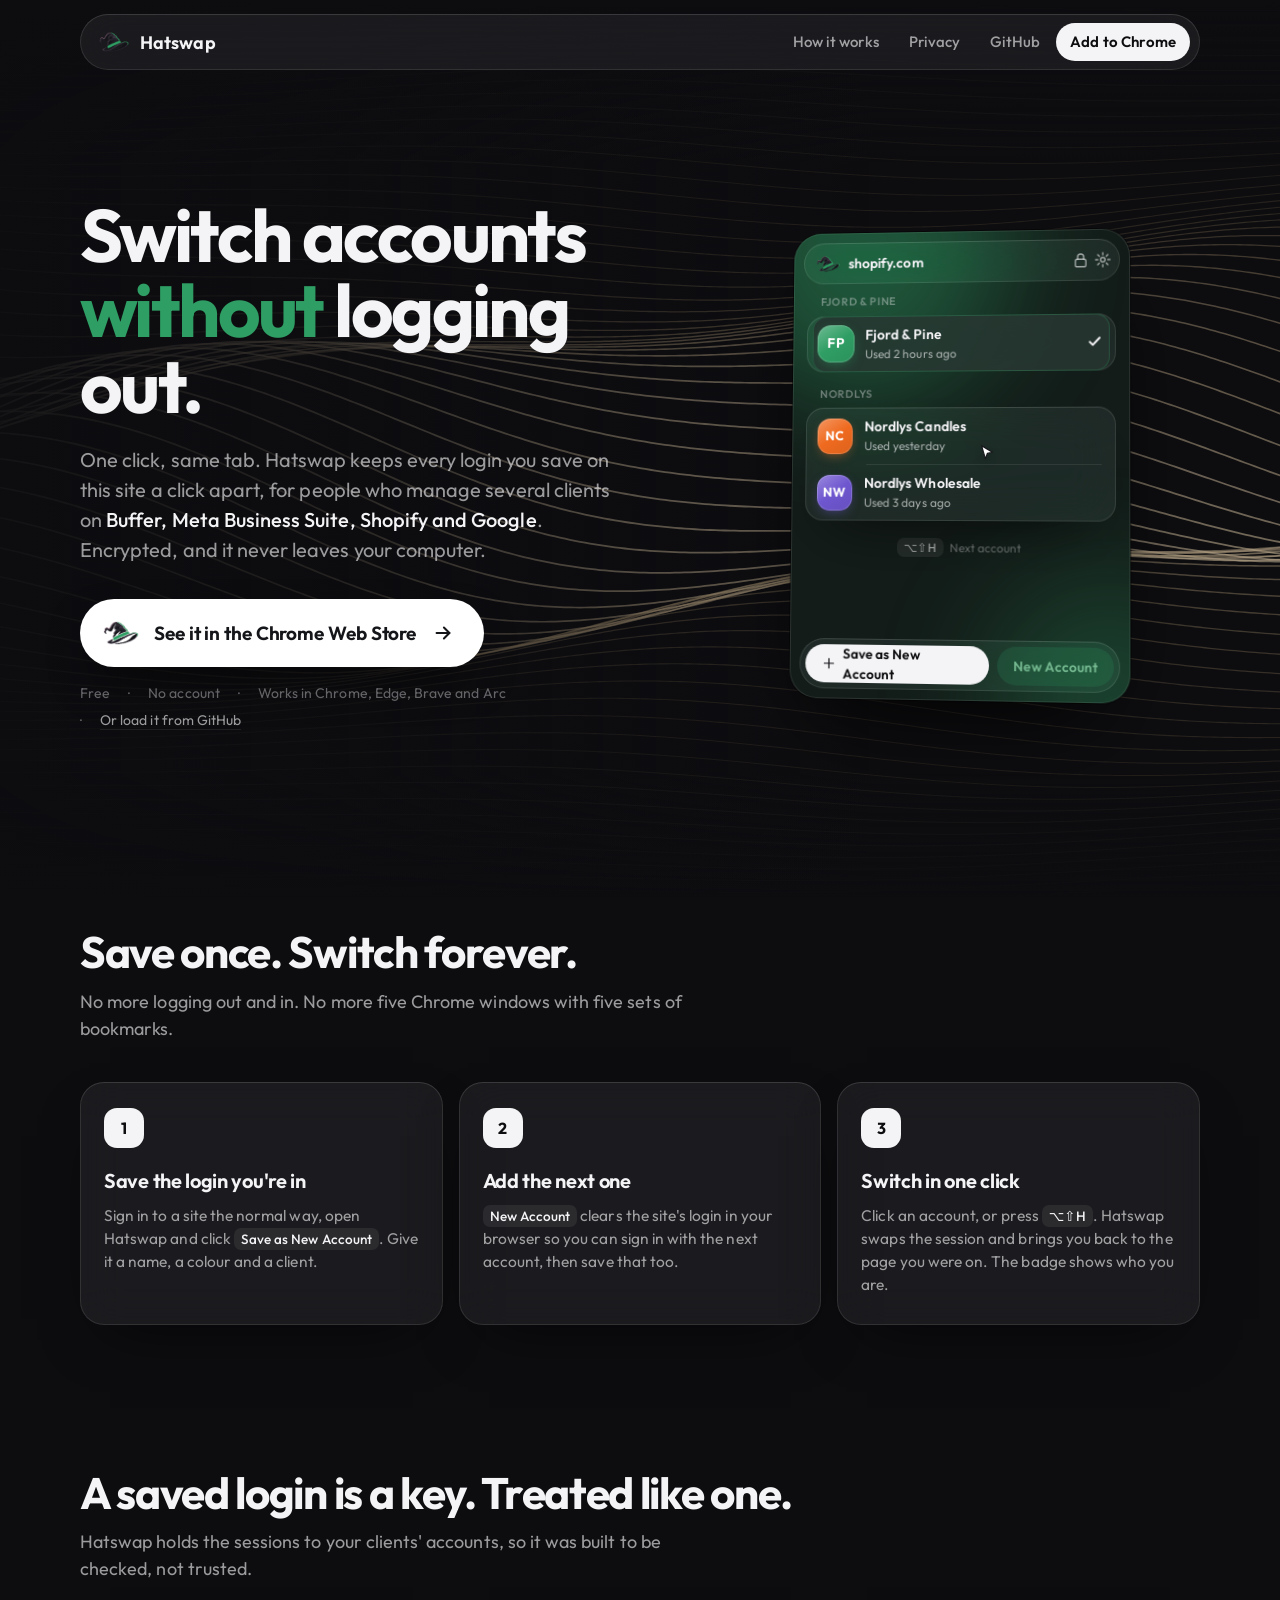
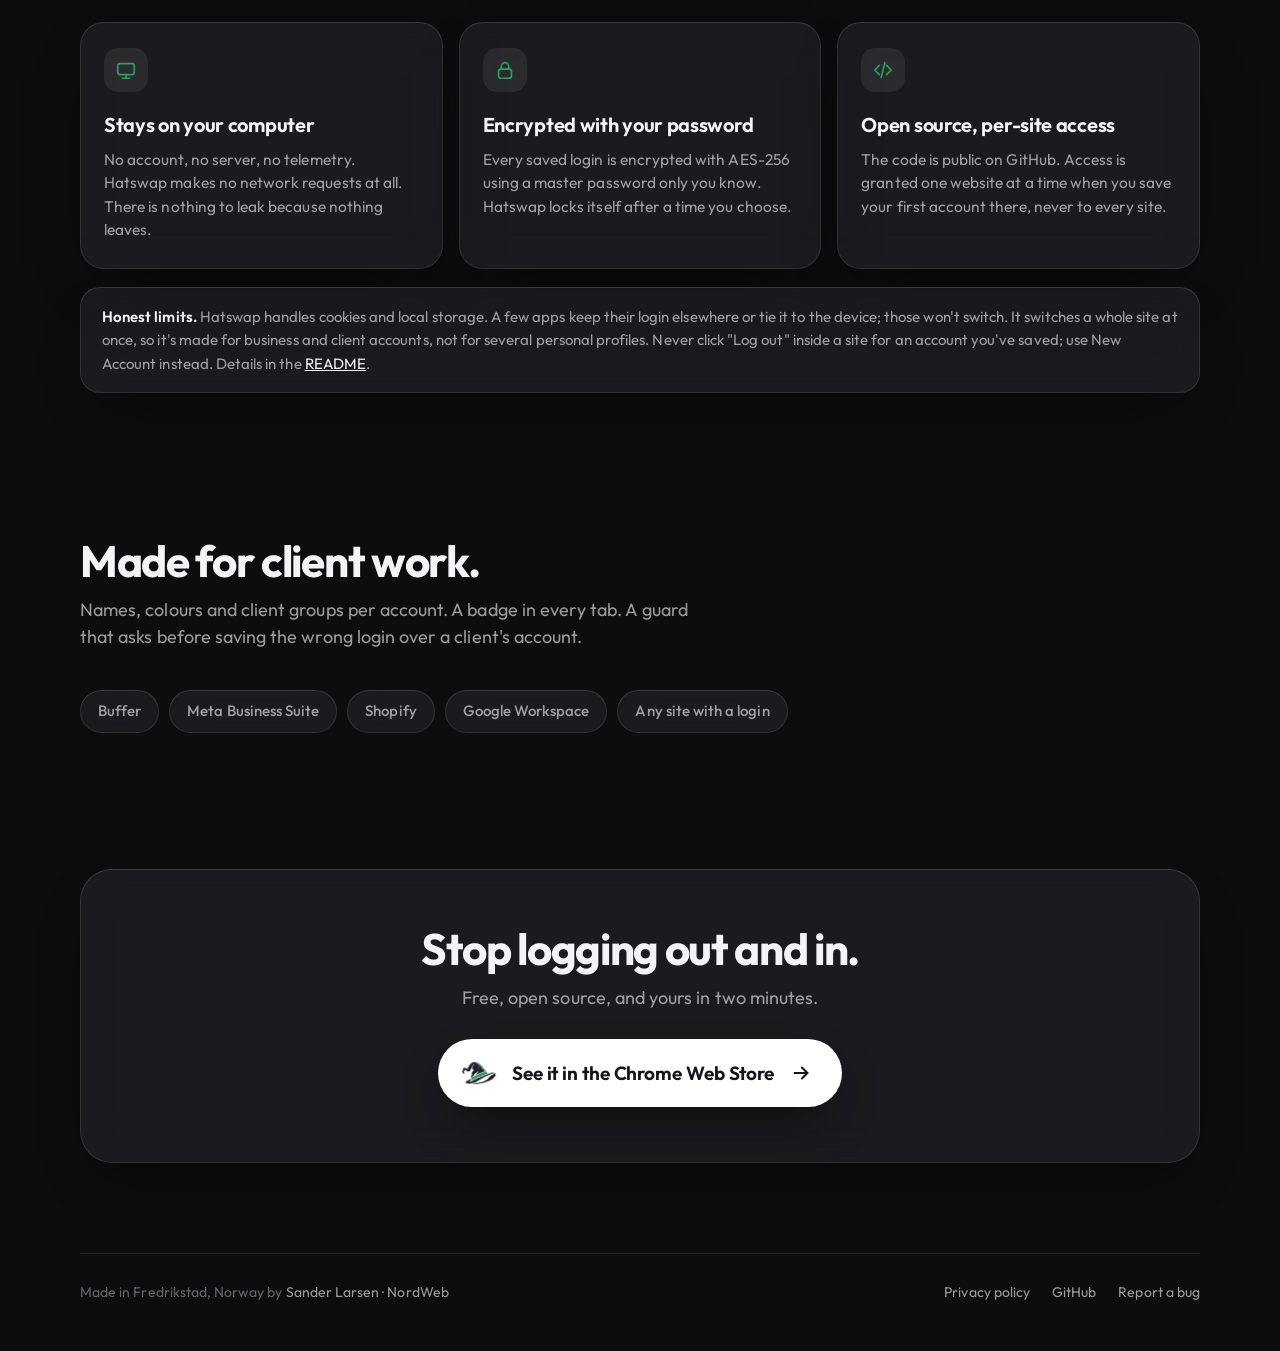
==== commit 2e777e25: "New logo: the pixel-art witch hat brand/hat-source.webp is the artwork; scripts/brand-assets.py cuts" ====
--- a/index.html
+++ b/index.html
@@ -98,13 +98,15 @@
     .nav-links a.pill-btn { background: var(--ink); color: var(--bg); font-weight: 600; }
     .nav-links a.pill-btn:hover { background: #fff; }
 
-    /* Hat mark (same drawing as the popup) */
-    .mark { --band: var(--coral); display: grid; flex: none; color: var(--ink); }
-    .hat { width: 26px; height: 26px; transform-origin: 50% 78%; }
-    /* currentColor, so the hat takes its colour from wherever it sits (dark on the white button). */
-    .hat-crown, .hat-brim { fill: currentColor; }
-    .hat-band { fill: var(--band); transition: fill 400ms ease 120ms; }
-    .mark.is-swapping .hat { animation: hat-swap 680ms var(--ease-out); }
+    /* Hat mark: the artwork, with the band as a masked layer so it can take a colour. */
+    .mark { --band: var(--coral); position: relative; display: block; flex: none; width: 32px; aspect-ratio: 1248 / 853; transform-origin: 50% 85%; }
+    .hat { display: block; width: 100%; height: 100%; object-fit: contain; }
+    .hat-band {
+      position: absolute; inset: 0; background: var(--band);
+      -webkit-mask: url("hat-band.png") center / contain no-repeat; mask: url("hat-band.png") center / contain no-repeat;
+      transition: background-color 400ms ease 120ms;
+    }
+    .mark.is-swapping { animation: hat-swap 680ms var(--ease-out); }
     @keyframes hat-swap {
       0% { transform: none; }
       28% { transform: translateY(-5px) rotate(-16deg); }
@@ -137,8 +139,7 @@
       box-shadow: 0 0 0 0 color-mix(in oklab, var(--wash) 0%, transparent), 0 20px 50px -20px rgb(0 0 0 / 0.9);
       transition: transform 420ms var(--spring), box-shadow 400ms ease;
     }
-    .cta .mark { --band: var(--wash); color: #15161a; }
-    .cta .hat { width: 30px; height: 30px; }
+    .cta .mark { --band: var(--wash); width: 38px; }
     .cta .i { width: 22px; height: 22px; margin-left: 2px; stroke-width: 2.2; transition: transform 320ms var(--spring); }
     .cta:hover { transform: translateY(-2px); box-shadow: 0 0 0 6px color-mix(in oklab, var(--wash) 28%, transparent), 0 24px 60px -18px color-mix(in oklab, var(--wash) 60%, #000); }
     .cta:hover .i { transform: translateX(4px); }
@@ -168,7 +169,7 @@
     .popup .blob.b { width: 240px; height: 240px; bottom: -120px; right: -100px; opacity: 0.3; }
     .popup-ui { position: absolute; inset: 0; display: flex; flex-direction: column; }
     .p-bar { position: absolute; left: 10px; right: 10px; top: 10px; z-index: 2; display: flex; align-items: center; gap: 8px; height: 42px; padding: 0 8px 0 12px; border-radius: 999px; }
-    .p-bar .hat { width: 22px; height: 22px; }
+    .p-bar .mark { width: 26px; }
     .p-bar .site { font-weight: 600; font-size: 14px; }
     .p-bar .icons { margin-left: auto; display: flex; gap: 4px; color: var(--ink-2); }
     .p-bar .icons .i { width: 18px; height: 18px; }
@@ -280,11 +281,6 @@
   <div class="waves-mask" aria-hidden="true"></div>
 
   <svg width="0" height="0" style="position:absolute" aria-hidden="true">
-    <symbol id="hat-symbol" viewBox="0 0 28 28">
-      <path class="hat-crown" d="M7.6 5.2h12.8a.9.9 0 0 1 .9 1L20 18H8L6.7 6.2a.9.9 0 0 1 .9-1z"/>
-      <path class="hat-band" d="M7.56 13.6h12.88L20 18H8z"/>
-      <rect class="hat-brim" x="3.5" y="18" width="21" height="3.4" rx="1.7"/>
-    </symbol>
     <symbol id="check" viewBox="0 0 24 24"><path d="m5.5 12.5 4 4L18.5 7"/></symbol>
   </svg>
 
@@ -293,7 +289,7 @@
       <div class="wrap">
         <div class="bar glass">
           <a class="brand" href="#top" aria-label="Hatswap">
-            <span class="mark" id="nav-mark"><svg class="hat" aria-hidden="true"><use href="#hat-symbol"/></svg></span>
+            <span class="mark" id="nav-mark"><img class="hat" src="hat.png" alt=""><span class="hat-band" aria-hidden="true"></span></span>
             Hatswap
           </a>
           <nav class="nav-links" aria-label="Site">
@@ -313,7 +309,7 @@
           <p class="lede">One click, same tab. Hatswap keeps every login you save on this site a click apart, for people who manage several clients on <strong>Buffer, Meta Business Suite, Shopify and Google</strong>. Encrypted, and it never leaves your computer.</p>
           <!-- Replace the href with the store detail URL once the listing is live. -->
           <a class="cta" id="cta" href="https://chromewebstore.google.com/search/hatswap" rel="noopener">
-            <span class="mark"><svg class="hat" aria-hidden="true"><use href="#hat-symbol"/></svg></span>
+            <span class="mark"><img class="hat" src="hat.png" alt=""><span class="hat-band" aria-hidden="true"></span></span>
             See it in the Chrome Web Store
             <svg class="i" viewBox="0 0 24 24" aria-hidden="true"><path d="M5 12h14"/><path d="m13 6 6 6-6 6"/></svg>
           </a>
@@ -330,7 +326,7 @@
             <span class="blob a" aria-hidden="true"></span><span class="blob b" aria-hidden="true"></span>
             <div class="popup-ui">
               <div class="p-bar glass">
-                <span class="mark" id="popup-mark"><svg class="hat" aria-hidden="true"><use href="#hat-symbol"/></svg></span>
+                <span class="mark" id="popup-mark"><img class="hat" src="hat.png" alt=""><span class="hat-band" aria-hidden="true"></span></span>
                 <span class="site">shopify.com</span>
                 <span class="icons" aria-hidden="true">
                   <svg class="i" viewBox="0 0 24 24"><rect x="5" y="11" width="14" height="10" rx="2.5"/><path d="M8 11V8a4 4 0 0 1 8 0v3"/></svg>
@@ -425,7 +421,7 @@
           <h2>Stop logging out and in.</h2>
           <p>Free, open source, and yours in two minutes.</p>
           <a class="cta" href="https://chromewebstore.google.com/search/hatswap" rel="noopener">
-            <span class="mark"><svg class="hat" aria-hidden="true"><use href="#hat-symbol"/></svg></span>
+            <span class="mark"><img class="hat" src="hat.png" alt=""><span class="hat-band" aria-hidden="true"></span></span>
             See it in the Chrome Web Store
             <svg class="i" viewBox="0 0 24 24" aria-hidden="true"><path d="M5 12h14"/><path d="m13 6 6 6-6 6"/></svg>
           </a>
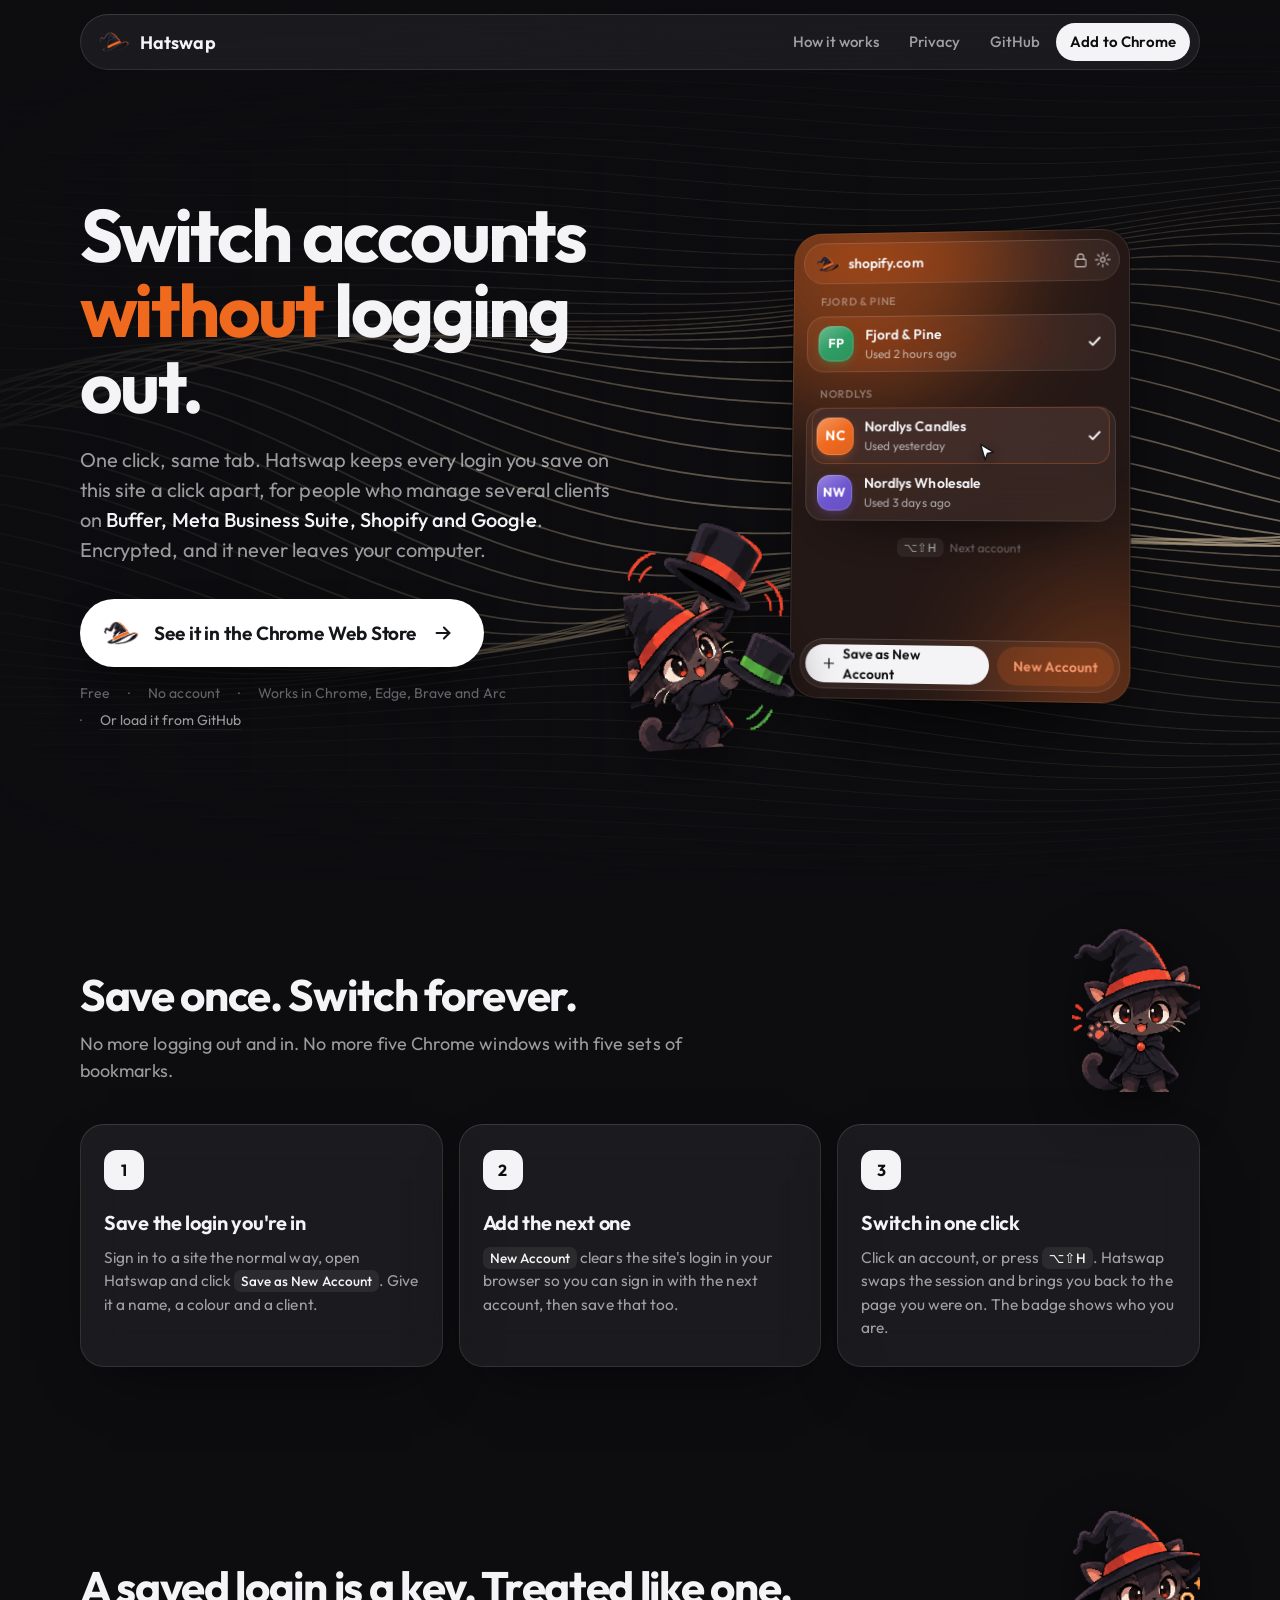
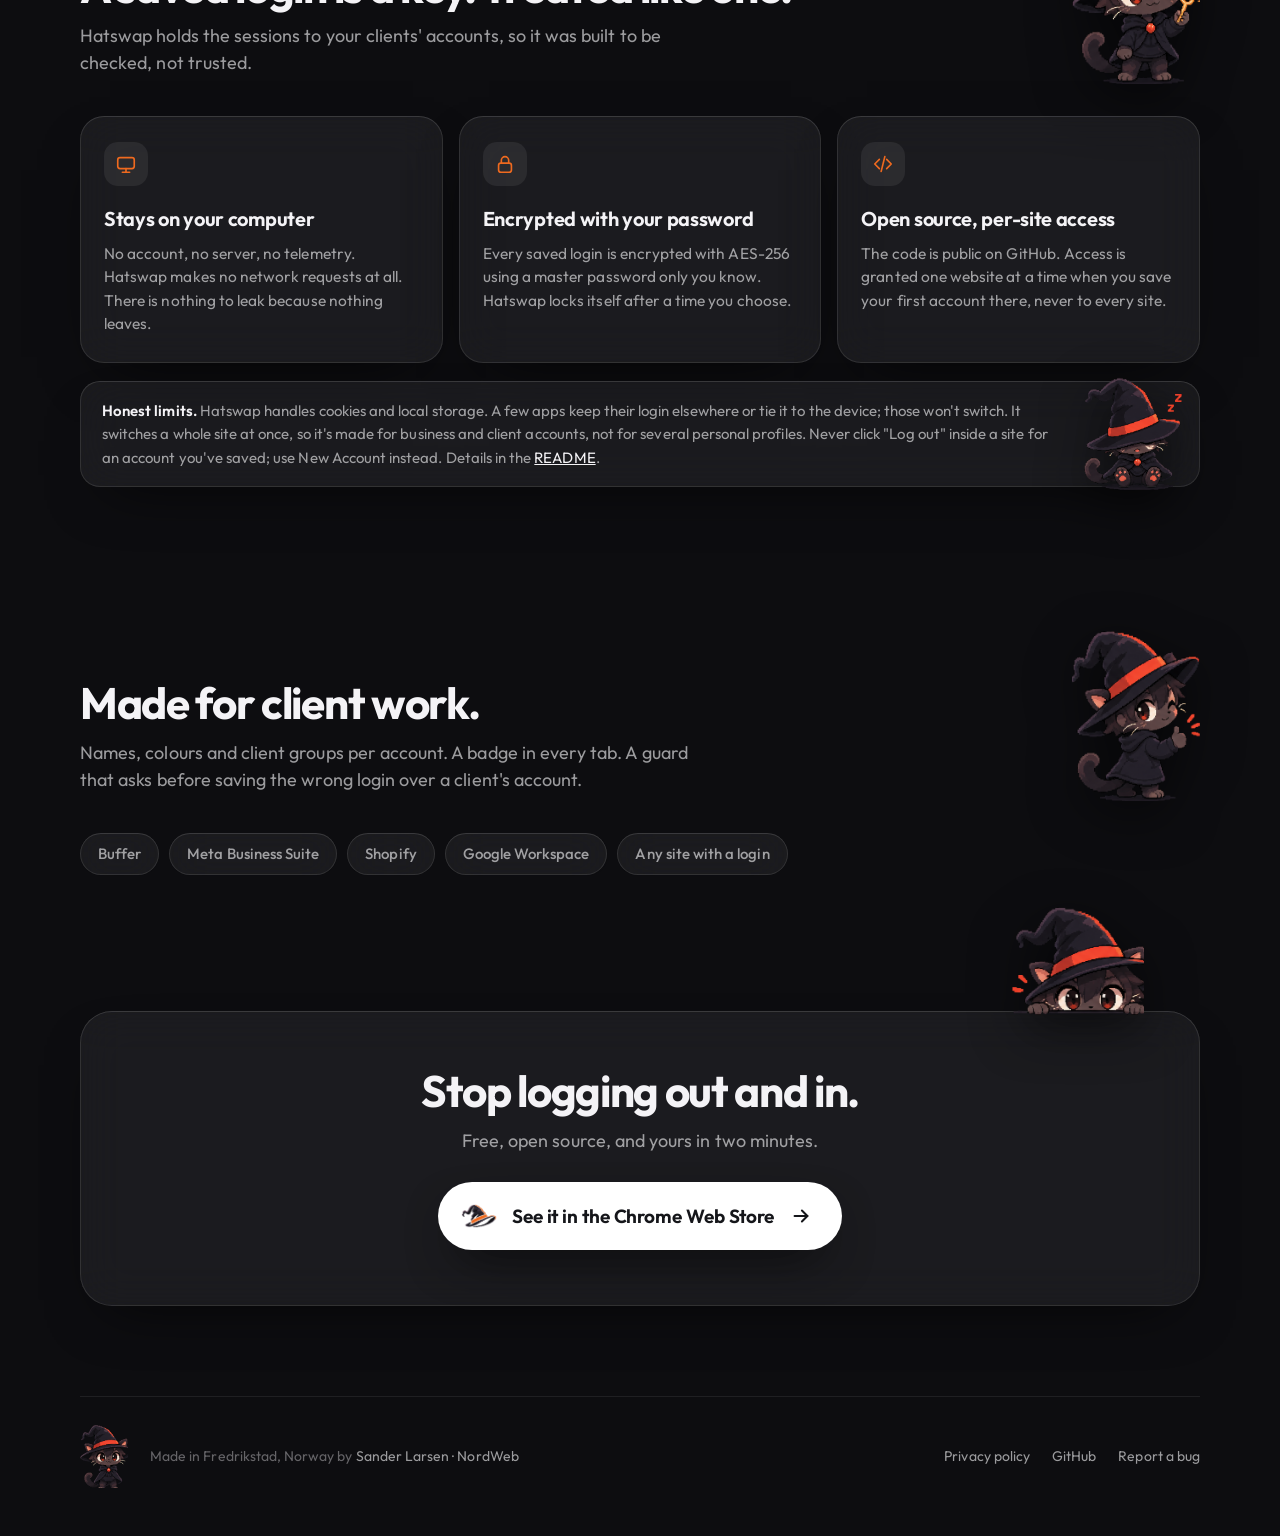
==== commit 2c640338: "Mascot: the witch cat across the site and the popup brand/mascot-sheet.png sliced by scripts/mascot-" ====
--- a/index.html
+++ b/index.html
@@ -151,7 +151,7 @@
     .cta-meta a:hover { color: var(--ink); }
 
     /* The demo: a live mock of the popup */
-    .demo { display: flex; justify-content: center; perspective: 1400px; }
+    .demo { position: relative; display: flex; justify-content: center; perspective: 1400px; }
     .popup {
       position: relative;
       width: 340px;
@@ -218,6 +218,17 @@
     .cursor.is-pressing svg { transform: scale(0.85); }
     .cursor svg { transition: transform 120ms ease; }
 
+    /* The mascot */
+    .mascot { display: block; height: auto; filter: drop-shadow(0 14px 24px rgb(0 0 0 / 0.55)); pointer-events: none; user-select: none; }
+    .hero-cat { position: absolute; left: -92px; bottom: -48px; width: 168px; transform: rotate(-4deg); }
+    .section-head { display: flex; align-items: flex-end; justify-content: space-between; gap: 28px; }
+    .section-head .mascot { width: 128px; flex: none; margin-bottom: -8px; }
+    .honest.glass { position: relative; padding-right: 140px; }
+    .honest .mascot { position: absolute; right: 18px; top: 50%; width: 98px; transform: translateY(-50%); }
+    .band .inner { position: relative; }
+    .band .peek { position: absolute; right: 56px; bottom: calc(100% - 4px); width: 132px; margin: 0; }
+    .footer-cat { width: 48px; filter: none; }
+
     /* Sections */
     section.block { padding: 72px 0; }
     .section-title { font-size: clamp(30px, 3.6vw, 44px); font-weight: 700; letter-spacing: -0.03em; line-height: 1.08; }
@@ -263,6 +274,12 @@
       .steps, .cards { grid-template-columns: 1fr; }
       .popup { transform: none; }
       .nav-links a:not(.pill-btn) { display: none; }
+      .hero-cat { left: -14px; bottom: -40px; width: 116px; }
+      .section-head { flex-direction: column; align-items: flex-start; }
+      .section-head .mascot { width: 104px; margin: 0; }
+      .honest.glass { padding-right: 22px; padding-bottom: 104px; }
+      .honest .mascot { top: auto; bottom: 10px; right: 14px; width: 88px; transform: none; }
+      .band .peek { width: 104px; right: 24px; }
     }
     @media (max-width: 420px) {
       .popup { width: 100%; max-width: 340px; }
@@ -358,12 +375,18 @@
               </div>
             </div>
           </div>
+          <img class="mascot hero-cat" src="mascot/pose-4.png" alt="" aria-hidden="true">
         </div>
       </section>
 
       <section class="block" id="how">
-        <h2 class="section-title">Save once. Switch forever.</h2>
-        <p class="section-lede">No more logging out and in. No more five Chrome windows with five sets of bookmarks.</p>
+        <div class="section-head">
+          <div>
+            <h2 class="section-title">Save once. Switch forever.</h2>
+            <p class="section-lede">No more logging out and in. No more five Chrome windows with five sets of bookmarks.</p>
+          </div>
+          <img class="mascot" src="mascot/pose-2.png" alt="" aria-hidden="true">
+        </div>
         <div class="steps">
           <div class="step glass">
             <span class="n">1</span>
@@ -384,8 +407,13 @@
       </section>
 
       <section class="block" id="privacy">
-        <h2 class="section-title">A saved login is a key. Treated like one.</h2>
-        <p class="section-lede">Hatswap holds the sessions to your clients' accounts, so it was built to be checked, not trusted.</p>
+        <div class="section-head">
+          <div>
+            <h2 class="section-title">A saved login is a key. Treated like one.</h2>
+            <p class="section-lede">Hatswap holds the sessions to your clients' accounts, so it was built to be checked, not trusted.</p>
+          </div>
+          <img class="mascot" src="mascot/pose-6.png" alt="" aria-hidden="true">
+        </div>
         <div class="cards">
           <div class="card glass">
             <span class="icon"><svg class="i" viewBox="0 0 24 24" aria-hidden="true"><rect x="3" y="5" width="18" height="12" rx="2.5"/><path d="M8 21h8M12 17v4"/></svg></span>
@@ -404,13 +432,19 @@
           </div>
         </div>
         <div class="honest glass">
+          <img class="mascot" src="mascot/pose-7.png" alt="" aria-hidden="true">
           <strong>Honest limits.</strong> Hatswap handles cookies and local storage. A few apps keep their login elsewhere or tie it to the device; those won't switch. It switches a whole site at once, so it's made for business and client accounts, not for several personal profiles. Never click "Log out" inside a site for an account you've saved; use New Account instead. Details in the <a href="https://github.com/bogoza65/hatswap#known-limitations" rel="noopener">README</a>.
         </div>
       </section>
 
       <section class="block" id="works">
-        <h2 class="section-title">Made for client work.</h2>
-        <p class="section-lede">Names, colours and client groups per account. A badge in every tab. A guard that asks before saving the wrong login over a client's account.</p>
+        <div class="section-head">
+          <div>
+            <h2 class="section-title">Made for client work.</h2>
+            <p class="section-lede">Names, colours and client groups per account. A badge in every tab. A guard that asks before saving the wrong login over a client's account.</p>
+          </div>
+          <img class="mascot" src="mascot/pose-8.png" alt="" aria-hidden="true">
+        </div>
         <div class="works" aria-label="Works with">
           <span class="glass">Buffer</span><span class="glass">Meta Business Suite</span><span class="glass">Shopify</span><span class="glass">Google Workspace</span><span class="glass">Any site with a login</span>
         </div>
@@ -418,6 +452,7 @@
 
       <section class="band">
         <div class="inner glass">
+          <img class="mascot peek" src="mascot/pose-5.png" alt="" aria-hidden="true">
           <h2>Stop logging out and in.</h2>
           <p>Free, open source, and yours in two minutes.</p>
           <a class="cta" href="https://chromewebstore.google.com/search/hatswap" rel="noopener">
@@ -430,6 +465,7 @@
 
       <footer>
         <div class="row">
+          <img class="mascot footer-cat" src="mascot/pose-1.png" alt="" aria-hidden="true">
           <span>Made in Fredrikstad, Norway by <a href="https://nordweb.io" rel="noopener">Sander Larsen · NordWeb</a></span>
           <span class="spacer"></span>
           <a href="privacy.html">Privacy policy</a>
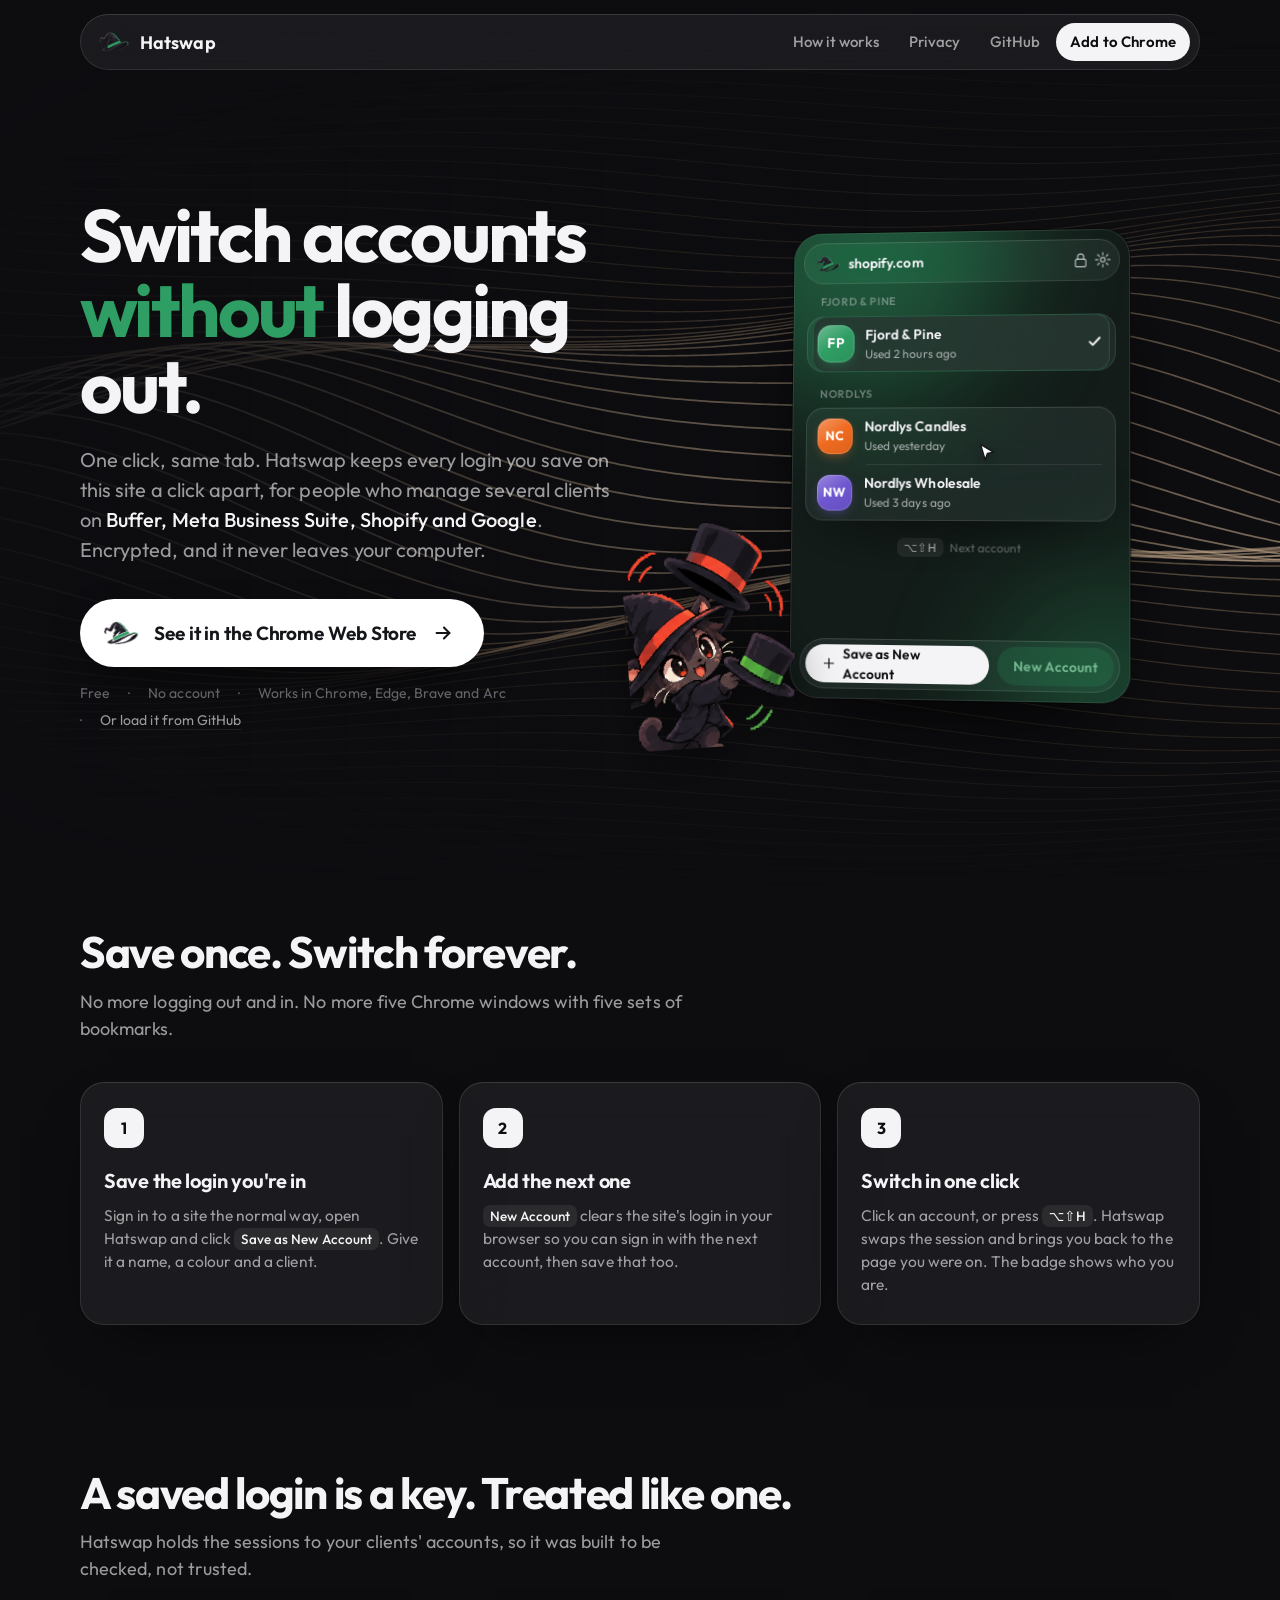
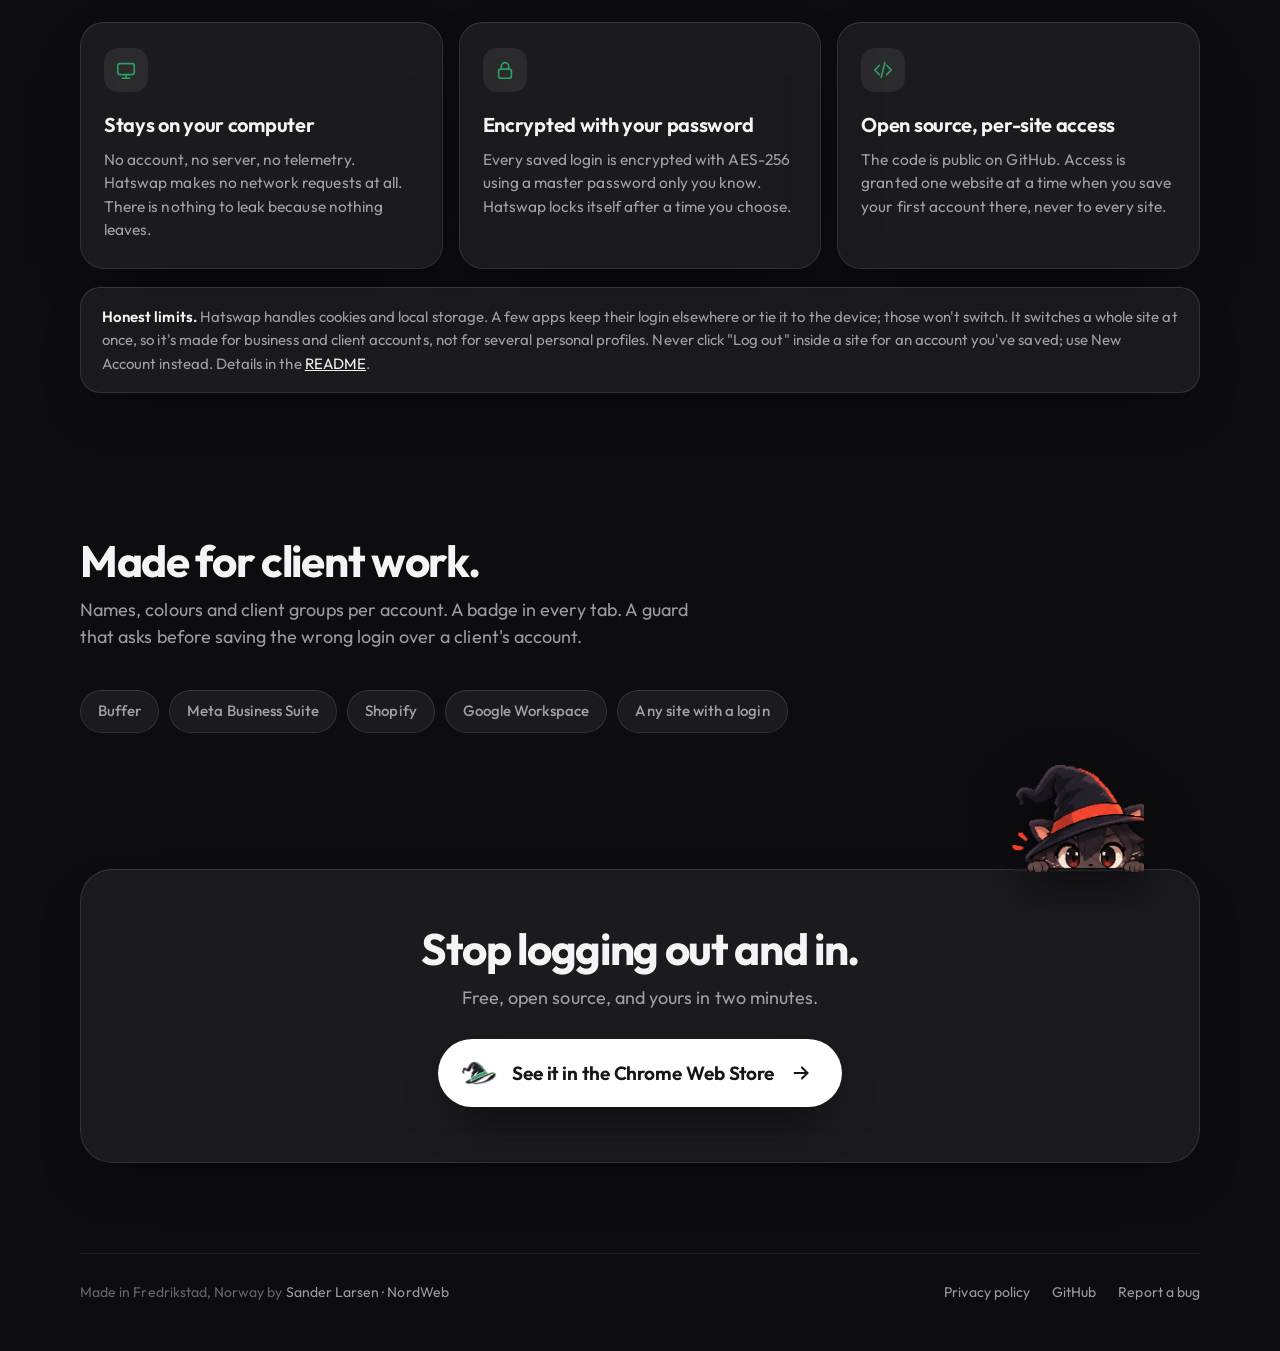
==== commit d42b19b7: "Site: fewer mascots (hero and closing card only) Co-Authored-By: Claude Fable 5.1 <noreply@anthropic" ====
--- a/index.html
+++ b/index.html
@@ -223,8 +223,6 @@
     .hero-cat { position: absolute; left: -92px; bottom: -48px; width: 168px; transform: rotate(-4deg); }
     .section-head { display: flex; align-items: flex-end; justify-content: space-between; gap: 28px; }
     .section-head .mascot { width: 128px; flex: none; margin-bottom: -8px; }
-    .honest.glass { position: relative; padding-right: 140px; }
-    .honest .mascot { position: absolute; right: 18px; top: 50%; width: 98px; transform: translateY(-50%); }
     .band .inner { position: relative; }
     .band .peek { position: absolute; right: 56px; bottom: calc(100% - 4px); width: 132px; margin: 0; }
     .footer-cat { width: 48px; filter: none; }
@@ -277,8 +275,6 @@
       .hero-cat { left: -14px; bottom: -40px; width: 116px; }
       .section-head { flex-direction: column; align-items: flex-start; }
       .section-head .mascot { width: 104px; margin: 0; }
-      .honest.glass { padding-right: 22px; padding-bottom: 104px; }
-      .honest .mascot { top: auto; bottom: 10px; right: 14px; width: 88px; transform: none; }
       .band .peek { width: 104px; right: 24px; }
     }
     @media (max-width: 420px) {
@@ -385,7 +381,6 @@
             <h2 class="section-title">Save once. Switch forever.</h2>
             <p class="section-lede">No more logging out and in. No more five Chrome windows with five sets of bookmarks.</p>
           </div>
-          <img class="mascot" src="mascot/pose-2.png" alt="" aria-hidden="true">
         </div>
         <div class="steps">
           <div class="step glass">
@@ -412,7 +407,6 @@
             <h2 class="section-title">A saved login is a key. Treated like one.</h2>
             <p class="section-lede">Hatswap holds the sessions to your clients' accounts, so it was built to be checked, not trusted.</p>
           </div>
-          <img class="mascot" src="mascot/pose-6.png" alt="" aria-hidden="true">
         </div>
         <div class="cards">
           <div class="card glass">
@@ -432,7 +426,6 @@
           </div>
         </div>
         <div class="honest glass">
-          <img class="mascot" src="mascot/pose-7.png" alt="" aria-hidden="true">
           <strong>Honest limits.</strong> Hatswap handles cookies and local storage. A few apps keep their login elsewhere or tie it to the device; those won't switch. It switches a whole site at once, so it's made for business and client accounts, not for several personal profiles. Never click "Log out" inside a site for an account you've saved; use New Account instead. Details in the <a href="https://github.com/bogoza65/hatswap#known-limitations" rel="noopener">README</a>.
         </div>
       </section>
@@ -443,7 +436,6 @@
             <h2 class="section-title">Made for client work.</h2>
             <p class="section-lede">Names, colours and client groups per account. A badge in every tab. A guard that asks before saving the wrong login over a client's account.</p>
           </div>
-          <img class="mascot" src="mascot/pose-8.png" alt="" aria-hidden="true">
         </div>
         <div class="works" aria-label="Works with">
           <span class="glass">Buffer</span><span class="glass">Meta Business Suite</span><span class="glass">Shopify</span><span class="glass">Google Workspace</span><span class="glass">Any site with a login</span>
@@ -465,7 +457,6 @@
 
       <footer>
         <div class="row">
-          <img class="mascot footer-cat" src="mascot/pose-1.png" alt="" aria-hidden="true">
           <span>Made in Fredrikstad, Norway by <a href="https://nordweb.io" rel="noopener">Sander Larsen · NordWeb</a></span>
           <span class="spacer"></span>
           <a href="privacy.html">Privacy policy</a>
